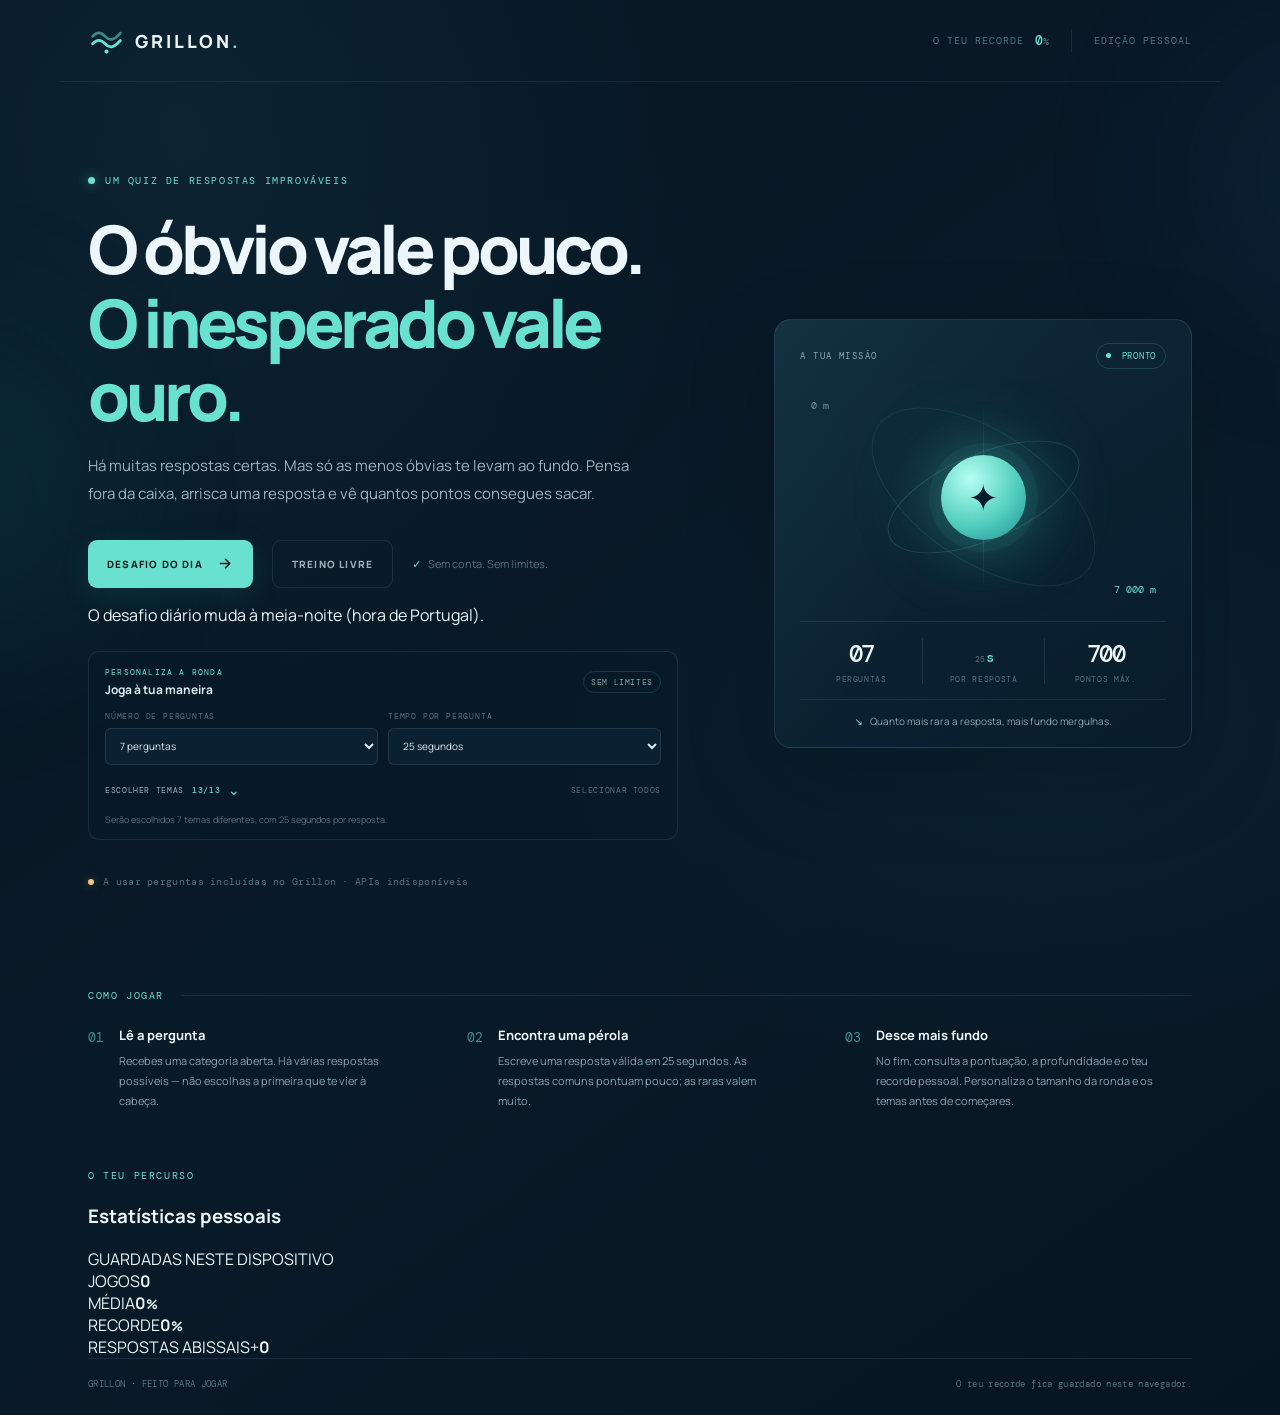
==== index.html @ effd2ec2 "Add daily mode, career stats and custom answer UI" ====
<!doctype html>
<html lang="pt-PT">
<head>
  <meta charset="utf-8">
  <meta name="viewport" content="width=device-width, initial-scale=1">
  <meta name="theme-color" content="#071522">
  <meta name="description" content="Grillon — um quiz em que as respostas menos óbvias valem mais pontos.">
  <title>Grillon — O óbvio vale pouco</title>
  <link rel="preconnect" href="https://fonts.googleapis.com">
  <link rel="preconnect" href="https://fonts.gstatic.com" crossorigin>
  <link href="https://fonts.googleapis.com/css2?family=DM+Mono:wght@400;500&family=Manrope:wght@400;500;600;700;800&display=swap" rel="stylesheet">
  <link rel="stylesheet" href="./styles.css">
  <script src="./game.js" defer></script>
</head>
<body>
  <div class="ambient ambient-one"></div>
  <div class="ambient ambient-two"></div>

  <header class="topbar">
    <a class="brand" href="#" id="brand-home" aria-label="Grillon - início">
      <span class="brand-mark" aria-hidden="true">
        <svg viewBox="0 0 40 40" fill="none">
          <path d="M5 23.5C9.5 18.5 14 18.5 18.5 23.5C23 28.5 27.5 28.5 35 20" stroke="currentColor" stroke-width="3" stroke-linecap="round"/>
          <path d="M5 15.5C9.5 10.5 14 10.5 18.5 15.5C23 20.5 27.5 20.5 35 12" stroke="currentColor" stroke-width="3" stroke-linecap="round" opacity=".55"/>
          <circle cx="20" cy="32" r="2.2" fill="currentColor"/>
        </svg>
      </span>
      <span class="brand-name">GRILLON<span class="brand-dot">.</span></span>
    </a>
    <div class="topbar-right">
      <div class="personal-best">
        <span class="best-label">O TEU RECORDE</span>
        <strong id="best-score">0<small>%</small></strong>
      </div>
      <span class="topbar-divider"></span>
      <span class="edition-label">EDIÇÃO PESSOAL</span>
    </div>
  </header>

  <main class="shell">
    <section class="screen home-screen" id="home-screen">
      <div class="hero-grid">
        <div class="hero-copy">
          <div class="eyebrow"><span class="eyebrow-dot"></span> UM QUIZ DE RESPOSTAS IMPROVÁVEIS</div>
          <h1>O óbvio vale pouco.<br><span>O inesperado vale ouro.</span></h1>
          <p class="hero-description">Há muitas respostas certas. Mas só as menos óbvias te levam ao fundo. Pensa fora da caixa, arrisca uma resposta e vê quantos pontos consegues sacar.</p>

          <div class="hero-actions">
            <button class="button button-primary" id="daily-start-button">
              DESAFIO DO DIA
              <svg viewBox="0 0 20 20" fill="none" aria-hidden="true"><path d="M4 10h11M10 5l5 5-5 5" stroke="currentColor" stroke-width="1.8" stroke-linecap="round" stroke-linejoin="round"/></svg>
            </button>
            <button class="button button-secondary" id="start-button">TREINO LIVRE</button>
            <span class="free-note"><span class="small-check">✓</span> Sem conta. Sem limites.</span>
          </div>

          <p class="daily-status" id="daily-status">O desafio diário muda à meia-noite (hora de Portugal).</p>
          <section class="setup-panel" aria-label="Configuração do treino livre">
            <div class="setup-heading">
              <div><span class="setup-kicker">PERSONALIZA A RONDA</span><strong>Joga à tua maneira</strong></div>
              <span class="setup-tag">SEM LIMITES</span>
            </div>
            <div class="setup-controls">
              <label class="setup-control">
                <span>NÚMERO DE PERGUNTAS</span>
                <select id="round-length">
                  <option value="5">5 perguntas</option>
                  <option value="7" selected>7 perguntas</option>
                  <option value="10">10 perguntas</option>
                </select>
              </label>
              <label class="setup-control">
                <span>TEMPO POR PERGUNTA</span>
                <select id="round-time">
                  <option value="15">15 segundos</option>
                  <option value="25" selected>25 segundos</option>
                  <option value="40">40 segundos</option>
                </select>
              </label>
            </div>
            <div class="topic-toolbar">
              <button class="topic-toggle" id="toggle-categories" type="button" aria-expanded="false">
                <span>ESCOLHER TEMAS</span><strong id="selected-category-count">13/13</strong><span class="topic-chevron">⌄</span>
              </button>
              <button class="topic-reset" id="select-all-categories" type="button">SELECIONAR TODOS</button>
            </div>
            <div class="category-options" id="category-options" hidden></div>
            <p class="setup-hint" id="setup-hint">Serão escolhidos temas diferentes para cada pergunta.</p>
          </section>

          <div class="api-status" id="api-status">
            <span class="api-pulse"></span>
            <span id="api-status-text">A preparar perguntas extra...</span>
          </div>
        </div>

        <aside class="dive-card">
          <div class="dive-card-top">
            <span class="card-kicker">A TUA MISSÃO</span>
            <span class="live-pill"><span></span> PRONTO</span>
          </div>
          <div class="dive-illustration" aria-hidden="true">
            <div class="dive-orbit orbit-one"></div>
            <div class="dive-orbit orbit-two"></div>
            <div class="dive-glow"></div>
            <div class="dive-creature">✦</div>
            <div class="dive-depth depth-top">0 m</div>
            <div class="dive-depth depth-bottom">7 000 m</div>
            <div class="dive-line"></div>
          </div>
          <div class="mission-stats">
            <div><strong id="mission-question-count">07</strong><span>PERGUNTAS</span></div>
            <div><strong><span id="mission-time-count">25</span><span class="stat-unit">s</span></strong><span>POR RESPOSTA</span></div>
            <div><strong id="mission-max-score">700</strong><span>PONTOS MÁX.</span></div>
          </div>
          <div class="card-footnote"><span class="footnote-icon">↘</span> Quanto mais rara a resposta, mais fundo mergulhas.</div>
        </aside>
      </div>

      <section class="how-section">
        <div class="section-heading">
          <span class="section-eyebrow">COMO JOGAR</span>
          <span class="section-line"></span>
        </div>
        <div class="how-grid">
          <article class="how-item">
            <span class="how-number">01</span>
            <div><h3>Lê a pergunta</h3><p>Recebes uma categoria aberta. Há várias respostas possíveis — não escolhas a primeira que te vier à cabeça.</p></div>
          </article>
          <article class="how-item">
            <span class="how-number">02</span>
            <div><h3>Encontra uma pérola</h3><p>Escreve uma resposta válida em 25 segundos. As respostas comuns pontuam pouco; as raras valem muito.</p></div>
          </article>
          <article class="how-item">
            <span class="how-number">03</span>
            <div><h3>Desce mais fundo</h3><p>No fim, consulta a pontuação, a profundidade e o teu recorde pessoal. Personaliza o tamanho da ronda e os temas antes de começares.</p></div>
          </article>
        </div>
      </section>

      <section class="career-panel" aria-label="Estatísticas pessoais">
        <div class="career-heading"><div><span class="section-eyebrow">O TEU PERCURSO</span><h3>Estatísticas pessoais</h3></div><span class="career-private">GUARDADAS NESTE DISPOSITIVO</span></div>
        <div class="career-grid">
          <div class="career-stat"><span>JOGOS</span><strong id="stat-games">0</strong></div>
          <div class="career-stat"><span>MÉDIA</span><strong id="stat-average">0<small>%</small></strong></div>
          <div class="career-stat"><span>RECORDE</span><strong id="stat-best">0<small>%</small></strong></div>
          <div class="career-stat"><span>RESPOSTAS ABISSAIS+</span><strong id="stat-rare">0</strong></div>
        </div>
      </section>
      <footer class="home-footer">
        <span>GRILLON <span class="brand-dot">·</span> FEITO PARA JOGAR</span>
        <span>O teu recorde fica guardado neste navegador.</span>
      </footer>
    </section>

    <section class="screen game-screen" id="game-screen" hidden>
      <div class="game-header">
        <button class="text-button" id="quit-button"><span aria-hidden="true">←</span> SAIR DO JOGO</button>
        <div class="game-progress-label"><span id="question-number">01</span><span class="muted-slash">/</span><span id="question-total">07</span></div>
        <div class="score-chip"><span class="score-chip-label">PONTOS</span><strong id="live-score">0</strong></div>
      </div>

      <div class="progress-track"><div class="progress-fill" id="progress-fill"></div></div>

      <div class="question-layout">
        <section class="question-panel">
          <div class="countdown-overlay" id="countdown-overlay" hidden>
            <span>PREPARA-TE</span><strong id="countdown-number">3</strong><small>A pergunta vai começar</small>
          </div>
          <div class="question-meta">
            <span class="category-pill" id="question-category">CATEGORIA</span>
            <span class="question-index">PERGUNTA <span id="question-index">01</span> DE <span id="question-total-label">07</span></span>
          </div>
          <h2 id="question-title">Nomeia um animal.</h2>
          <p class="question-hint" id="question-subtitle">Pode ser qualquer um. Escolhe um que não seja demasiado óbvio.</p>

          <div class="answer-area">
            <form id="answer-form" autocomplete="off">
              <label for="answer-input">A TUA RESPOSTA</label>
              <div class="input-row">
                <input id="answer-input" name="answer" type="text" maxlength="70" placeholder="Escreve aqui..." spellcheck="false" autocapitalize="off" autocomplete="off">
                <button type="submit" class="button button-submit" id="submit-button">CONFIRMAR <span aria-hidden="true">↗</span></button>
              </div>
            </form>
            <div class="feedback" id="feedback" role="status" aria-live="polite" hidden></div>
            <div class="custom-answer-panel" id="custom-answer-panel" hidden>
              <p>Queres guardar esta resposta no teu banco pessoal? Confirma que pertence à categoria e escolhe a raridade.</p>
              <div class="custom-answer-controls">
                <label for="custom-answer-points">RARIDADE</label>
                <select id="custom-answer-points">
                  <option value="5">Comum · 5 pontos</option>
                  <option value="15">Conhecida · 15 pontos</option>
                  <option value="30" selected>Incomum · 30 pontos</option>
                  <option value="55">Rara · 55 pontos</option>
                  <option value="80">Abissal · 80 pontos</option>
                  <option value="100">Lendária · 100 pontos</option>
                </select>
                <button class="button button-submit" id="save-custom-answer" type="button">GUARDAR E VALIDAR</button>
              </div>
            </div>
            <div class="answer-actions">
              <span class="answer-tip"><span aria-hidden="true">↳</span> Não sabes? Podes passar sem pontos.</span>
              <button class="text-button skip-button" id="skip-button">PASSAR <span aria-hidden="true">→</span></button>
              <button class="text-button add-answer-button" id="add-answer-button" hidden>ADICIONAR AO MEU BANCO <span aria-hidden="true">＋</span></button>
              <button class="button button-continue" id="continue-button" hidden>CONTINUAR <span aria-hidden="true">→</span></button>
            </div>
          </div>
        </section>

        <aside class="timer-panel">
          <div class="timer-top"><span class="section-eyebrow">TEMPO RESTANTE</span><span class="timer-live"><i></i> AO VIVO</span></div>
          <div class="timer-number"><strong id="time-left">25</strong><span>SEG</span></div>
          <div class="timer-track"><div class="timer-fill" id="timer-fill"></div></div>
          <div class="timer-bottom"><span>RAPIDEZ</span><span id="timer-total">25s</span></div>
          <div class="rarity-guide">
            <div class="rarity-heading">ESCALA DE RARIDADE</div>
            <div class="rarity-row"><span class="rarity-dot rarity-1"></span><span>Comum</span><strong>5</strong></div>
            <div class="rarity-row"><span class="rarity-dot rarity-2"></span><span>Conhecida</span><strong>15</strong></div>
            <div class="rarity-row"><span class="rarity-dot rarity-3"></span><span>Incomum</span><strong>30</strong></div>
            <div class="rarity-row"><span class="rarity-dot rarity-4"></span><span>Rara</span><strong>55</strong></div>
            <div class="rarity-row"><span class="rarity-dot rarity-5"></span><span>Abissal</span><strong>80</strong></div>
            <div class="rarity-row"><span class="rarity-dot rarity-6"></span><span>Lendária</span><strong>100</strong></div>
          </div>
        </aside>
      </div>
      <div class="game-bottom-note"><span class="note-star">✦</span> Uma resposta em falta? Podes adicioná-la ao teu banco pessoal e definir a raridade.</div>
    </section>

    <section class="screen results-screen" id="results-screen" hidden>
      <div class="results-topline"><span class="section-eyebrow">FIM DO MERGULHO</span><span class="result-date" id="result-date"></span></div>
      <div class="results-hero">
        <div class="result-score-block">
          <span class="result-overline">A TUA PONTUAÇÃO</span>
          <div class="result-score"><strong id="final-score">0</strong><span>/ <span id="final-max-score">700</span></span></div>
          <div class="result-percent" id="final-percent">0% DA PONTUAÇÃO MÁXIMA</div>
          <h2 id="result-title">Boa tentativa.</h2>
          <p id="result-description">Cada mergulho é uma oportunidade para encontrar respostas melhores.</p>
        </div>
        <div class="depth-card">
          <div class="depth-label">PROFUNDIDADE ATINGIDA</div>
          <div class="depth-number"><strong id="final-depth">0</strong><span>METROS</span></div>
          <div class="depth-meter"><div id="depth-meter-fill"></div></div>
          <div class="depth-scale"><span>SUPERFÍCIE</span><span>ABISMO</span></div>
        </div>
      </div>

      <div class="review-heading"><div><span class="section-eyebrow">RELATÓRIO DA RONDA</span><h3>As tuas respostas</h3></div><span class="review-count" id="review-count">07 PERGUNTAS</span></div>
      <div class="review-list" id="review-list"></div>
      <div class="results-actions">
        <button class="button button-primary" id="play-again-button">JOGAR OUTRA VEZ <span aria-hidden="true">↗</span></button>
        <button class="button button-secondary" id="copy-result-button">COPIAR RESULTADO</button>
        <button class="button button-secondary" id="home-button">VOLTAR AO INÍCIO</button>
      </div>
      <footer class="home-footer results-footer"><span>GRILLON <span class="brand-dot">·</span> FEITO PARA JOGAR</span><span>O teu resultado é guardado apenas neste navegador.</span></footer>
    </section>
  </main>

  <div class="toast" id="toast" role="status" aria-live="polite"></div>
</body>
</html>
---- styles.css ----
:root {
  color-scheme: dark;
  --bg: #071522;
  --panel: #0c2030;
  --panel-2: #10283a;
  --line: rgba(151, 190, 211, .13);
  --text: #edf7fb;
  --muted: #8ba2b1;
  --faint: #587181;
  --cyan: #69e1d0;
  --cyan-deep: #25baa9;
  --gold: #f2c879;
  --font: "Manrope", system-ui, -apple-system, BlinkMacSystemFont, "Segoe UI", sans-serif;
  --mono: "DM Mono", ui-monospace, SFMono-Regular, Menlo, monospace;
}
* { box-sizing: border-box; }
html { min-height: 100%; background: var(--bg); }
body {
  margin: 0; min-height: 100vh; position: relative; overflow-x: hidden;
  color: var(--text); font-family: var(--font);
  background:
    radial-gradient(ellipse at 14% 9%, rgba(31, 97, 119, .18), transparent 34%),
    radial-gradient(ellipse at 84% 52%, rgba(22, 81, 102, .14), transparent 35%),
    linear-gradient(145deg, #071522 0%, #091a28 54%, #071522 100%);
}
button, input { font: inherit; }
button { cursor: pointer; }
button:focus-visible, input:focus-visible, a:focus-visible { outline: 2px solid var(--cyan); outline-offset: 3px; }
[hidden] { display: none !important; }
.ambient { position: fixed; pointer-events: none; border-radius: 50%; filter: blur(95px); opacity: .13; z-index: 0; }
.ambient-one { width: 300px; height: 300px; background: #1a9c9b; top: 38%; left: -210px; }
.ambient-two { width: 260px; height: 260px; background: #2463a0; top: 5%; right: -180px; }
.topbar, .shell { position: relative; z-index: 1; }
.topbar {
  height: 82px; max-width: 1160px; margin: 0 auto; padding: 0 28px;
  display: flex; align-items: center; justify-content: space-between;
  border-bottom: 1px solid rgba(151, 190, 211, .09);
}
.brand { display: inline-flex; gap: 10px; align-items: center; color: var(--text); text-decoration: none; }
.brand-mark { width: 37px; height: 37px; display: grid; place-items: center; color: var(--cyan); }
.brand-mark svg { width: 100%; height: 100%; }
.brand-name { font-size: 18px; font-weight: 800; letter-spacing: .16em; }
.brand-dot { color: var(--cyan); }
.topbar-right { display: flex; gap: 22px; align-items: center; }
.personal-best { display: flex; align-items: center; gap: 11px; }
.best-label, .edition-label { color: var(--faint); font: 10px var(--mono); letter-spacing: .1em; }
.personal-best strong { font: 500 13px var(--mono); color: var(--cyan); }
.personal-best small { color: var(--faint); font-size: 10px; }
.topbar-divider { width: 1px; height: 23px; background: var(--line); }
.shell { max-width: 1160px; margin: 0 auto; padding: 0 28px; }
.screen { min-height: calc(100vh - 83px); }
.home-screen { padding-top: 75px; }
.hero-grid { display: grid; grid-template-columns: minmax(0, 1.2fr) minmax(330px, .8fr); gap: 60px; align-items: center; }
.hero-copy { padding: 10px 0 22px; }
.eyebrow, .section-eyebrow, .card-kicker, .result-overline {
  color: var(--cyan); font: 10px var(--mono); letter-spacing: .16em;
}
.eyebrow { display: inline-flex; align-items: center; gap: 10px; }
.eyebrow-dot, .api-pulse { display: inline-block; width: 7px; height: 7px; border-radius: 50%; background: var(--cyan); box-shadow: 0 0 12px rgba(105, 225, 208, .6); }
h1 { margin: 23px 0 19px; max-width: 700px; font-size: clamp(43px, 5.4vw, 67px); line-height: 1.1; letter-spacing: -.065em; font-weight: 800; }
h1 span { color: var(--cyan); }
.hero-description { max-width: 565px; color: #9db2bf; font-size: 15px; line-height: 1.85; margin: 0; }
.hero-actions { display: flex; align-items: center; flex-wrap: wrap; gap: 19px; margin-top: 32px; }
.button {
  min-height: 48px; border: 0; border-radius: 9px; padding: 0 19px;
  display: inline-flex; align-items: center; justify-content: center; gap: 14px;
  font-size: 10px; font-weight: 800; letter-spacing: .12em; transition: transform .18s ease, background .18s ease, border-color .18s ease, box-shadow .18s ease;
}
.button:hover { transform: translateY(-2px); }
.button:active { transform: translateY(0); }
.button-primary { color: #06201f; background: var(--cyan); box-shadow: 0 8px 30px rgba(37, 186, 169, .12); }
.button-primary:hover { background: #8af2e3; box-shadow: 0 10px 32px rgba(37, 186, 169, .22); }
.button-primary svg { width: 17px; height: 17px; }
.free-note { color: var(--faint); font-size: 11px; }
.small-check { color: var(--cyan); margin-right: 5px; }
.api-status { margin-top: 35px; display: flex; align-items: center; gap: 9px; color: var(--faint); font: 10px var(--mono); letter-spacing: .03em; }
.api-pulse { width: 6px; height: 6px; flex: 0 0 auto; }
.api-status.ready .api-pulse { background: #7ddaa0; box-shadow: 0 0 10px rgba(125, 218, 160, .5); }
.api-status.partial .api-pulse { background: var(--gold); box-shadow: 0 0 10px rgba(242, 200, 121, .4); }
.dive-card {
  position: relative; padding: 23px 25px 19px; border: 1px solid rgba(139, 190, 211, .16);
  border-radius: 17px; background: linear-gradient(145deg, rgba(17, 43, 60, .93), rgba(8, 27, 42, .9));
  box-shadow: 0 30px 90px rgba(0, 0, 0, .18); overflow: hidden;
}
.dive-card:before { content: ""; position: absolute; inset: 0; pointer-events: none; background: linear-gradient(120deg, rgba(105, 225, 208, .05), transparent 45%); }
.dive-card-top { position: relative; z-index: 1; display: flex; align-items: center; justify-content: space-between; }
.card-kicker { color: #8ca7b5; font-size: 9px; }
.live-pill { border: 1px solid rgba(105, 225, 208, .18); border-radius: 30px; padding: 6px 9px; color: var(--cyan); font: 9px var(--mono); letter-spacing: .08em; }
.live-pill span, .timer-live i { display: inline-block; width: 5px; height: 5px; background: var(--cyan); border-radius: 50%; margin-right: 5px; vertical-align: 1px; }
.dive-illustration { position: relative; height: 230px; margin: 13px 0 9px; display: grid; place-items: center; overflow: hidden; }
.dive-glow { position: absolute; width: 146px; height: 146px; border-radius: 50%; background: rgba(49, 175, 172, .13); filter: blur(30px); }
.dive-orbit { position: absolute; border: 1px solid rgba(105, 225, 208, .17); border-radius: 50%; transform: rotate(-23deg); }
.orbit-one { width: 205px; height: 86px; }
.orbit-two { width: 255px; height: 130px; transform: rotate(34deg); border-color: rgba(105, 225, 208, .1); }
.dive-creature { position: relative; z-index: 2; width: 85px; height: 85px; border-radius: 50%; display: grid; place-items: center; color: #071d2c; font-size: 37px; background: radial-gradient(circle at 35% 28%, #b5fff2, #51cdbd 57%, #208c90); box-shadow: 0 0 55px rgba(73, 222, 204, .27), 0 0 0 12px rgba(105, 225, 208, .05); }
.dive-depth { position: absolute; z-index: 2; color: #7794a4; font: 10px var(--mono); }
.depth-top { top: 17px; left: 11px; }
.depth-bottom { bottom: 16px; right: 10px; color: var(--cyan); }
.dive-line { position: absolute; width: 1px; height: 82%; background: linear-gradient(to bottom, transparent, rgba(105, 225, 208, .25), transparent); }
.mission-stats { position: relative; z-index: 1; display: grid; grid-template-columns: repeat(3, 1fr); padding: 16px 0 15px; border-top: 1px solid var(--line); border-bottom: 1px solid var(--line); }
.mission-stats div { display: flex; flex-direction: column; gap: 5px; text-align: center; }
.mission-stats div + div { border-left: 1px solid var(--line); }
.mission-stats strong { color: var(--text); font: 500 24px var(--mono); letter-spacing: -.06em; }
.stat-unit { color: var(--cyan); font-size: 14px; }
.mission-stats span:not(.stat-unit) { color: var(--faint); font: 8px var(--mono); letter-spacing: .08em; }
.card-footnote { position: relative; z-index: 1; color: #8da4b1; font-size: 10px; padding-top: 14px; text-align: center; }
.footnote-icon { color: var(--cyan); margin-right: 5px; }
.how-section { margin-top: 79px; padding-bottom: 52px; }
.section-heading { display: flex; align-items: center; gap: 17px; }
.section-line { flex: 1; height: 1px; background: var(--line); }
.how-grid { display: grid; grid-template-columns: repeat(3, 1fr); gap: 32px; padding-top: 24px; }
.how-item { display: flex; gap: 15px; }
.how-number { flex: 0 0 auto; color: rgba(105, 225, 208, .6); font: 13px var(--mono); padding-top: 3px; }
.how-item h3 { margin: 0 0 7px; font-size: 13px; font-weight: 700; }
.how-item p { margin: 0; max-width: 285px; color: var(--muted); font-size: 11px; line-height: 1.8; }
.home-footer { display: flex; justify-content: space-between; gap: 15px; padding: 19px 0 25px; border-top: 1px solid var(--line); color: var(--faint); font: 9px var(--mono); letter-spacing: .04em; }
.game-screen { padding-top: 32px; }
.game-header { display: grid; grid-template-columns: 1fr 1fr 1fr; align-items: center; min-height: 38px; }
.text-button { color: #8ca5b4; background: transparent; border: 0; padding: 7px 0; font: 10px var(--mono); letter-spacing: .08em; transition: color .15s ease; }
.text-button:hover { color: var(--cyan); }
.text-button span { font-size: 15px; vertical-align: -1px; margin-right: 5px; }
.game-progress-label { justify-self: center; color: var(--text); font: 12px var(--mono); }
.game-progress-label > span:first-child { color: var(--cyan); font-size: 15px; }
.muted-slash { color: var(--faint); padding: 0 5px; }
.score-chip { justify-self: end; display: flex; align-items: center; gap: 11px; border: 1px solid var(--line); background: rgba(12, 32, 48, .75); border-radius: 7px; padding: 8px 11px; }
.score-chip-label { color: var(--faint); font: 9px var(--mono); letter-spacing: .08em; }
.score-chip strong { color: var(--cyan); font: 14px var(--mono); }
.progress-track { height: 3px; margin: 18px 0 42px; border-radius: 10px; background: rgba(138, 174, 191, .13); overflow: hidden; }
.progress-fill { height: 100%; width: 14.285%; background: var(--cyan); border-radius: inherit; transition: width .35s ease; box-shadow: 0 0 13px rgba(105, 225, 208, .45); }
.question-layout { display: grid; grid-template-columns: minmax(0, 1fr) 270px; gap: 21px; max-width: 950px; margin: 0 auto; align-items: stretch; }
.question-panel, .timer-panel { border: 1px solid var(--line); border-radius: 15px; background: rgba(12, 32, 48, .8); }
.question-panel { min-height: 414px; display: flex; flex-direction: column; padding: 29px 34px 23px; }
.question-meta { display: flex; align-items: center; justify-content: space-between; }
.category-pill { padding: 7px 10px; color: var(--cyan); background: rgba(105, 225, 208, .08); border: 1px solid rgba(105, 225, 208, .14); border-radius: 5px; font: 9px var(--mono); letter-spacing: .08em; text-transform: uppercase; }
.question-index { color: var(--faint); font: 9px var(--mono); letter-spacing: .09em; }
.question-panel h2 { margin: 41px 0 10px; font-size: clamp(29px, 4vw, 40px); line-height: 1.15; letter-spacing: -.045em; }
.question-hint { margin: 0; color: var(--muted); font-size: 12px; line-height: 1.7; }
.answer-area { margin-top: auto; padding-top: 40px; }
.answer-area label { display: block; margin-bottom: 9px; color: #8ea6b4; font: 9px var(--mono); letter-spacing: .11em; }
.input-row { display: flex; gap: 9px; }
.input-row input { width: 100%; min-width: 0; height: 49px; border: 1px solid rgba(141, 177, 196, .2); border-radius: 8px; outline: none; background: rgba(3, 17, 28, .55); color: var(--text); padding: 0 15px; font-size: 13px; transition: border-color .15s ease, box-shadow .15s ease; }
.input-row input::placeholder { color: #526b7a; }
.input-row input:focus { border-color: rgba(105, 225, 208, .6); box-shadow: 0 0 0 3px rgba(105, 225, 208, .07); }
.input-row input:disabled { opacity: .62; }
.button-submit { flex: 0 0 auto; color: #05201f; background: var(--cyan); min-width: 134px; }
.button-submit:hover { background: #8af2e3; }
.button-submit span { font-size: 15px; }
.answer-actions { min-height: 31px; display: flex; align-items: center; gap: 17px; margin-top: 13px; }
.answer-tip { margin-right: auto; color: var(--faint); font-size: 10px; }
.answer-tip span { color: var(--cyan); }
.skip-button { color: #7792a1; font-size: 9px; }
.button-continue { min-height: 37px; padding: 0 14px; color: #06201f; background: var(--cyan); font-size: 9px; }
.feedback { margin-top: 12px; padding: 9px 11px; border-radius: 7px; font-size: 11px; line-height: 1.5; }
.feedback.error { color: #f0b6a5; background: rgba(197, 91, 72, .1); border: 1px solid rgba(197, 91, 72, .18); }
.feedback.success { color: var(--cyan); background: rgba(105, 225, 208, .08); border: 1px solid rgba(105, 225, 208, .16); }
.feedback.neutral { color: #b7c7d1; background: rgba(151, 190, 211, .07); border: 1px solid var(--line); }
.timer-panel { padding: 22px 20px 17px; }
.timer-top { display: flex; justify-content: space-between; align-items: center; }
.timer-top .section-eyebrow { font-size: 9px; color: #829baa; }
.timer-live { font: 8px var(--mono); color: #8da5b3; letter-spacing: .08em; }
.timer-live i { width: 5px; height: 5px; }
.timer-number { display: flex; align-items: baseline; gap: 8px; margin: 24px 0 13px; }
.timer-number strong { font: 500 57px var(--mono); letter-spacing: -.09em; color: var(--text); }
.timer-number span { color: var(--faint); font: 9px var(--mono); letter-spacing: .12em; }
.timer-track { height: 5px; border-radius: 10px; background: rgba(137, 172, 190, .12); overflow: hidden; }
.timer-fill { width: 100%; height: 100%; border-radius: inherit; background: var(--cyan); transition: width .9s linear, background .2s ease; }
.timer-fill.warning { background: var(--gold); }
.timer-bottom { display: flex; justify-content: space-between; margin-top: 8px; color: var(--faint); font: 8px var(--mono); letter-spacing: .08em; }
.rarity-guide { margin-top: 29px; padding-top: 19px; border-top: 1px solid var(--line); }
.rarity-heading { margin-bottom: 13px; color: #829baa; font: 9px var(--mono); letter-spacing: .1em; }
.rarity-row { display: grid; grid-template-columns: 9px 1fr auto; align-items: center; gap: 8px; min-height: 24px; color: #9aafbb; font-size: 10px; }
.rarity-row strong { color: #dce9ef; font: 10px var(--mono); }
.rarity-dot { width: 6px; height: 6px; border-radius: 50%; }
.rarity-1 { background: #738b9a; }.rarity-2 { background: #70aeb0; }.rarity-3 { background: #62c5b7; }.rarity-4 { background: #75d6a0; }.rarity-5 { background: #d7c078; }.rarity-6 { background: #e7a86e; }
.game-bottom-note { max-width: 950px; margin: 19px auto 0; color: var(--faint); font-size: 10px; text-align: center; }
.note-star { color: var(--cyan); margin-right: 5px; }
.results-screen { padding-top: 41px; }
.results-topline { display: flex; justify-content: space-between; align-items: center; }
.result-date { color: var(--faint); font: 9px var(--mono); letter-spacing: .08em; }
.results-hero { display: grid; grid-template-columns: 1.1fr .9fr; gap: 20px; margin-top: 19px; }
.result-score-block, .depth-card { min-height: 205px; padding: 25px 28px; border: 1px solid var(--line); border-radius: 13px; background: rgba(12, 32, 48, .8); }
.result-overline { color: #8ba4b2; font-size: 9px; }
.result-score { display: flex; align-items: baseline; gap: 9px; margin: 7px 0 0; }
.result-score strong { color: var(--cyan); font: 500 61px var(--mono); letter-spacing: -.09em; }
.result-score span { color: var(--faint); font: 12px var(--mono); }
.result-score-block h2 { margin: 0 0 6px; font-size: 18px; letter-spacing: -.025em; }
.result-score-block p { margin: 0; color: var(--muted); font-size: 11px; line-height: 1.7; }
.depth-card { background: radial-gradient(ellipse at 75% 20%, rgba(57, 156, 155, .12), transparent 52%), rgba(12, 32, 48, .8); }
.depth-label { color: #8ba4b2; font: 9px var(--mono); letter-spacing: .1em; }
.depth-number { display: flex; align-items: baseline; gap: 9px; margin: 20px 0 17px; }
.depth-number strong { color: var(--text); font: 500 39px var(--mono); letter-spacing: -.07em; }
.depth-number span { color: var(--cyan); font: 9px var(--mono); letter-spacing: .1em; }
.depth-meter { width: 100%; height: 6px; border-radius: 20px; background: rgba(137, 172, 190, .13); overflow: hidden; }
.depth-meter div { width: 0; height: 100%; background: linear-gradient(90deg, #2a9f9b, var(--cyan)); border-radius: inherit; transition: width .6s ease; }
.depth-scale { display: flex; justify-content: space-between; margin-top: 9px; color: var(--faint); font: 8px var(--mono); letter-spacing: .08em; }
.review-heading { display: flex; align-items: end; justify-content: space-between; margin: 33px 0 13px; }
.review-heading h3 { margin: 6px 0 0; font-size: 19px; letter-spacing: -.035em; }
.review-count { color: var(--faint); font: 9px var(--mono); letter-spacing: .09em; padding-bottom: 4px; }
.review-list { display: grid; gap: 7px; }
.review-row { display: grid; grid-template-columns: 34px minmax(0, 1fr) auto; align-items: center; gap: 12px; padding: 12px 15px; border: 1px solid rgba(151, 190, 211, .1); border-radius: 8px; background: rgba(12, 32, 48, .55); }
.review-index { color: var(--faint); font: 10px var(--mono); }
.review-content { min-width: 0; }
.review-question { color: #cbd9e0; font-size: 11px; font-weight: 700; }
.review-answer { margin-top: 3px; color: var(--muted); font-size: 10px; overflow-wrap: anywhere; }
.review-answer em { color: #6f8998; font-style: normal; }
.review-score { min-width: 58px; text-align: right; }
.review-score strong { display: block; color: var(--cyan); font: 13px var(--mono); }
.review-score span { display: block; margin-top: 3px; color: var(--faint); font: 8px var(--mono); text-transform: uppercase; }
.review-score.zero strong { color: #8499a5; }
.results-actions { display: flex; align-items: center; gap: 10px; margin-top: 21px; }
.button-secondary { color: #9cb0bb; background: transparent; border: 1px solid var(--line); }
.button-secondary:hover { color: var(--text); border-color: rgba(105, 225, 208, .35); }
.results-footer { margin-top: 41px; }
.toast { position: fixed; z-index: 10; left: 50%; bottom: 22px; transform: translate(-50%, 12px); opacity: 0; pointer-events: none; padding: 10px 15px; border: 1px solid rgba(105, 225, 208, .2); border-radius: 8px; color: var(--cyan); background: #102b3b; font-size: 11px; box-shadow: 0 12px 35px rgba(0, 0, 0, .3); transition: opacity .2s ease, transform .2s ease; }
.toast.show { opacity: 1; transform: translate(-50%, 0); }
@media (max-width: 820px) {
  .topbar { padding: 0 21px; }
  .shell { padding: 0 21px; }
  .home-screen { padding-top: 53px; }
  .hero-grid { grid-template-columns: minmax(0, 1fr) minmax(290px, .85fr); gap: 25px; }
  h1 { font-size: clamp(39px, 6.1vw, 54px); }
  .hero-description { font-size: 13px; }
  .question-layout { grid-template-columns: minmax(0, 1fr) 235px; gap: 13px; }
  .question-panel { padding: 25px 24px 20px; }
  .timer-panel { padding: 19px 16px; }
}
@media (max-width: 650px) {
  .topbar { height: 70px; padding: 0 17px; }
  .brand-mark { width: 32px; height: 32px; }
  .brand-name { font-size: 16px; }
  .topbar-right { gap: 11px; }
  .best-label { display: none; }
  .personal-best strong { font-size: 12px; }
  .edition-label, .topbar-divider { display: none; }
  .shell { padding: 0 17px; }
  .home-screen { padding-top: 42px; }
  .hero-grid { grid-template-columns: 1fr; gap: 34px; }
  .hero-copy { padding-bottom: 0; }
  h1 { margin-top: 19px; font-size: clamp(40px, 11vw, 55px); }
  .hero-description { max-width: 520px; font-size: 13px; }
  .hero-actions { gap: 14px; margin-top: 25px; }
  .button { min-height: 46px; }
  .api-status { margin-top: 22px; }
  .dive-card { max-width: 430px; width: 100%; margin: 0 auto; }
  .dive-illustration { height: 195px; }
  .how-section { margin-top: 53px; padding-bottom: 32px; }
  .how-grid { grid-template-columns: 1fr; gap: 21px; padding-top: 20px; }
  .how-item p { max-width: 480px; }
  .home-footer { flex-direction: column; gap: 8px; font-size: 8px; }
  .game-screen { padding-top: 22px; }
  .game-header { grid-template-columns: 1fr auto 1fr; }
  .progress-track { margin: 14px 0 23px; }
  .question-layout { grid-template-columns: 1fr; }
  .question-panel { min-height: 380px; padding: 22px 19px 18px; }
  .question-panel h2 { margin-top: 35px; font-size: 32px; }
  .answer-area { padding-top: 34px; }
  .input-row { flex-direction: column; }
  .button-submit { width: 100%; }
  .answer-actions { gap: 9px; }
  .answer-tip { font-size: 9px; }
  .timer-panel { display: grid; grid-template-columns: 1fr auto; align-items: center; gap: 0 14px; padding: 14px 17px; }
  .timer-top { grid-column: 1 / 2; }
  .timer-number { grid-column: 2 / 3; grid-row: 1 / 3; margin: 0; }
  .timer-number strong { font-size: 34px; }
  .timer-track { grid-column: 1 / 2; margin-top: 7px; }
  .timer-bottom, .rarity-guide { display: none; }
  .game-bottom-note { line-height: 1.7; }
  .results-screen { padding-top: 27px; }
  .results-hero { grid-template-columns: 1fr; gap: 10px; }
  .result-score-block, .depth-card { min-height: unset; padding: 22px; }
  .result-score strong { font-size: 54px; }
  .depth-number { margin: 13px 0; }
  .review-heading { margin-top: 26px; }
  .review-row { grid-template-columns: 25px minmax(0, 1fr) auto; gap: 8px; padding: 11px 10px; }
  .results-actions { flex-direction: column; align-items: stretch; }
  .results-actions .button { width: 100%; }
  .results-footer { margin-top: 31px; }
}
@media (prefers-reduced-motion: reduce) {
  *, *::before, *::after { scroll-behavior: auto !important; transition-duration: .01ms !important; animation-duration: .01ms !important; animation-iteration-count: 1 !important; }
}

/* Round setup */
.setup-panel {
  max-width: 590px;
  margin-top: 25px;
  padding: 15px 16px 13px;
  border: 1px solid rgba(139, 190, 211, .13);
  border-radius: 11px;
  background: rgba(8, 26, 40, .58);
}
.setup-heading { display: flex; justify-content: space-between; align-items: center; gap: 10px; margin-bottom: 13px; }
.setup-heading > div { display: flex; flex-direction: column; gap: 4px; }
.setup-kicker { color: var(--cyan); font: 8px var(--mono); letter-spacing: .15em; }
.setup-heading strong { color: #dcebf0; font-size: 12px; font-weight: 700; }
.setup-tag { border: 1px solid rgba(105, 225, 208, .15); border-radius: 30px; padding: 5px 7px; color: #7ca89f; font: 8px var(--mono); letter-spacing: .08em; }
.setup-controls { display: grid; grid-template-columns: 1fr 1fr; gap: 10px; }
.setup-control { min-width: 0; display: flex; flex-direction: column; gap: 7px; color: var(--faint); font: 8px var(--mono); letter-spacing: .1em; }
.setup-control select {
  width: 100%; height: 37px; border: 1px solid rgba(141, 177, 196, .16); border-radius: 6px;
  padding: 0 10px; color: #dce9ef; background: #0b2030; font: 10px var(--font); outline: none;
}
.setup-control select:focus { border-color: rgba(105, 225, 208, .55); }
.topic-toolbar { display: flex; align-items: center; justify-content: space-between; gap: 10px; margin-top: 11px; }
.topic-toggle, .topic-reset { border: 0; background: transparent; display: inline-flex; align-items: center; gap: 8px; padding: 5px 0; color: #9bb0bb; font: 8px var(--mono); letter-spacing: .08em; }
.topic-toggle strong { color: var(--cyan); font-weight: 500; }
.topic-toggle:hover, .topic-reset:hover { color: var(--cyan); }
.topic-chevron { color: var(--cyan); font-size: 14px; transition: transform .18s ease; }
.topic-toggle[aria-expanded="true"] .topic-chevron { transform: rotate(180deg); }
.topic-reset { color: var(--faint); font-size: 8px; }
.category-options { display: flex; flex-wrap: wrap; gap: 6px; padding: 9px 0 3px; border-top: 1px solid var(--line); }
.category-option { position: relative; display: inline-flex; align-items: center; gap: 6px; padding: 6px 8px; border: 1px solid rgba(141, 177, 196, .13); border-radius: 5px; color: #9fb2bd; background: rgba(5, 19, 30, .5); cursor: pointer; font-size: 9px; transition: border-color .15s ease, color .15s ease, background .15s ease; }
.category-option:has(input:checked) { color: var(--cyan); border-color: rgba(105, 225, 208, .3); background: rgba(105, 225, 208, .07); }
.category-option input { width: 11px; height: 11px; margin: 0; accent-color: var(--cyan-deep); }
.setup-hint { margin: 9px 0 0; color: var(--faint); font-size: 9px; line-height: 1.5; }
.setup-hint.warning { color: var(--gold); }
.button:disabled { cursor: not-allowed; opacity: .48; transform: none; box-shadow: none; }
@media (max-width: 650px) {
  .setup-panel { margin-top: 23px; padding: 14px 13px 12px; }
  .setup-controls { gap: 8px; }
  .setup-control select { font-size: 9px; padding: 0 7px; }
}
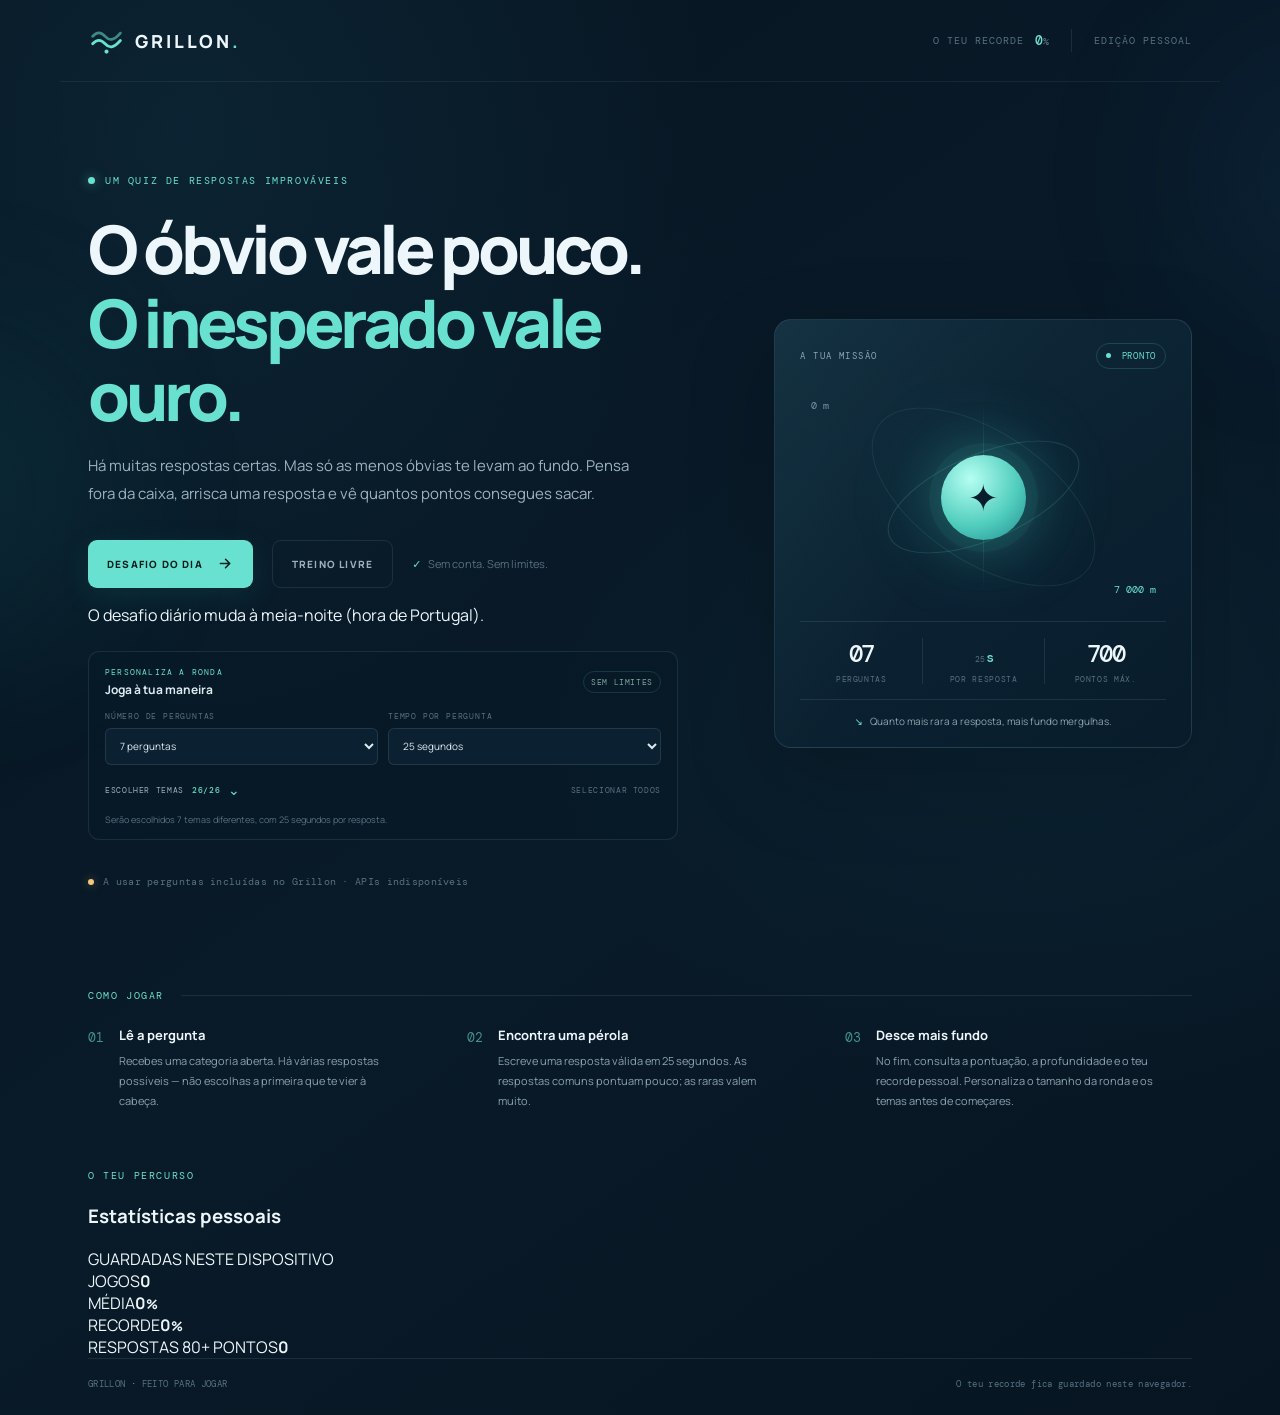
==== commit 7820d0da: "Add mode labels and dynamic depth labels" ====
--- a/index.html
+++ b/index.html
@@ -105,7 +105,7 @@
             <div class="dive-glow"></div>
             <div class="dive-creature">✦</div>
             <div class="dive-depth depth-top">0 m</div>
-            <div class="dive-depth depth-bottom">7 000 m</div>
+            <div class="dive-depth depth-bottom" id="home-depth-max">7 000 m</div>
             <div class="dive-line"></div>
           </div>
           <div class="mission-stats">
@@ -144,7 +144,7 @@
           <div class="career-stat"><span>JOGOS</span><strong id="stat-games">0</strong></div>
           <div class="career-stat"><span>MÉDIA</span><strong id="stat-average">0<small>%</small></strong></div>
           <div class="career-stat"><span>RECORDE</span><strong id="stat-best">0<small>%</small></strong></div>
-          <div class="career-stat"><span>RESPOSTAS ABISSAIS+</span><strong id="stat-rare">0</strong></div>
+          <div class="career-stat"><span>RESPOSTAS 80+ PONTOS</span><strong id="stat-rare">0</strong></div>
         </div>
       </section>
       <footer class="home-footer">
@@ -169,6 +169,7 @@
           </div>
           <div class="question-meta">
             <span class="category-pill" id="question-category">CATEGORIA</span>
+            <span class="mode-pill" id="mode-pill" hidden>DESAFIO DO DIA</span>
             <span class="question-index">PERGUNTA <span id="question-index">01</span> DE <span id="question-total-label">07</span></span>
           </div>
           <h2 id="question-title">Nomeia um animal.</h2>
@@ -227,7 +228,7 @@
     </section>
 
     <section class="screen results-screen" id="results-screen" hidden>
-      <div class="results-topline"><span class="section-eyebrow">FIM DO MERGULHO</span><span class="result-date" id="result-date"></span></div>
+      <div class="results-topline"><span class="section-eyebrow" id="results-mode-label">FIM DO MERGULHO</span><span class="result-date" id="result-date"></span></div>
       <div class="results-hero">
         <div class="result-score-block">
           <span class="result-overline">A TUA PONTUAÇÃO</span>
@@ -240,7 +241,7 @@
           <div class="depth-label">PROFUNDIDADE ATINGIDA</div>
           <div class="depth-number"><strong id="final-depth">0</strong><span>METROS</span></div>
           <div class="depth-meter"><div id="depth-meter-fill"></div></div>
-          <div class="depth-scale"><span>SUPERFÍCIE</span><span>ABISMO</span></div>
+          <div class="depth-scale"><span>SUPERFÍCIE</span><span id="depth-max-label">7 000 M</span></div>
         </div>
       </div>
 
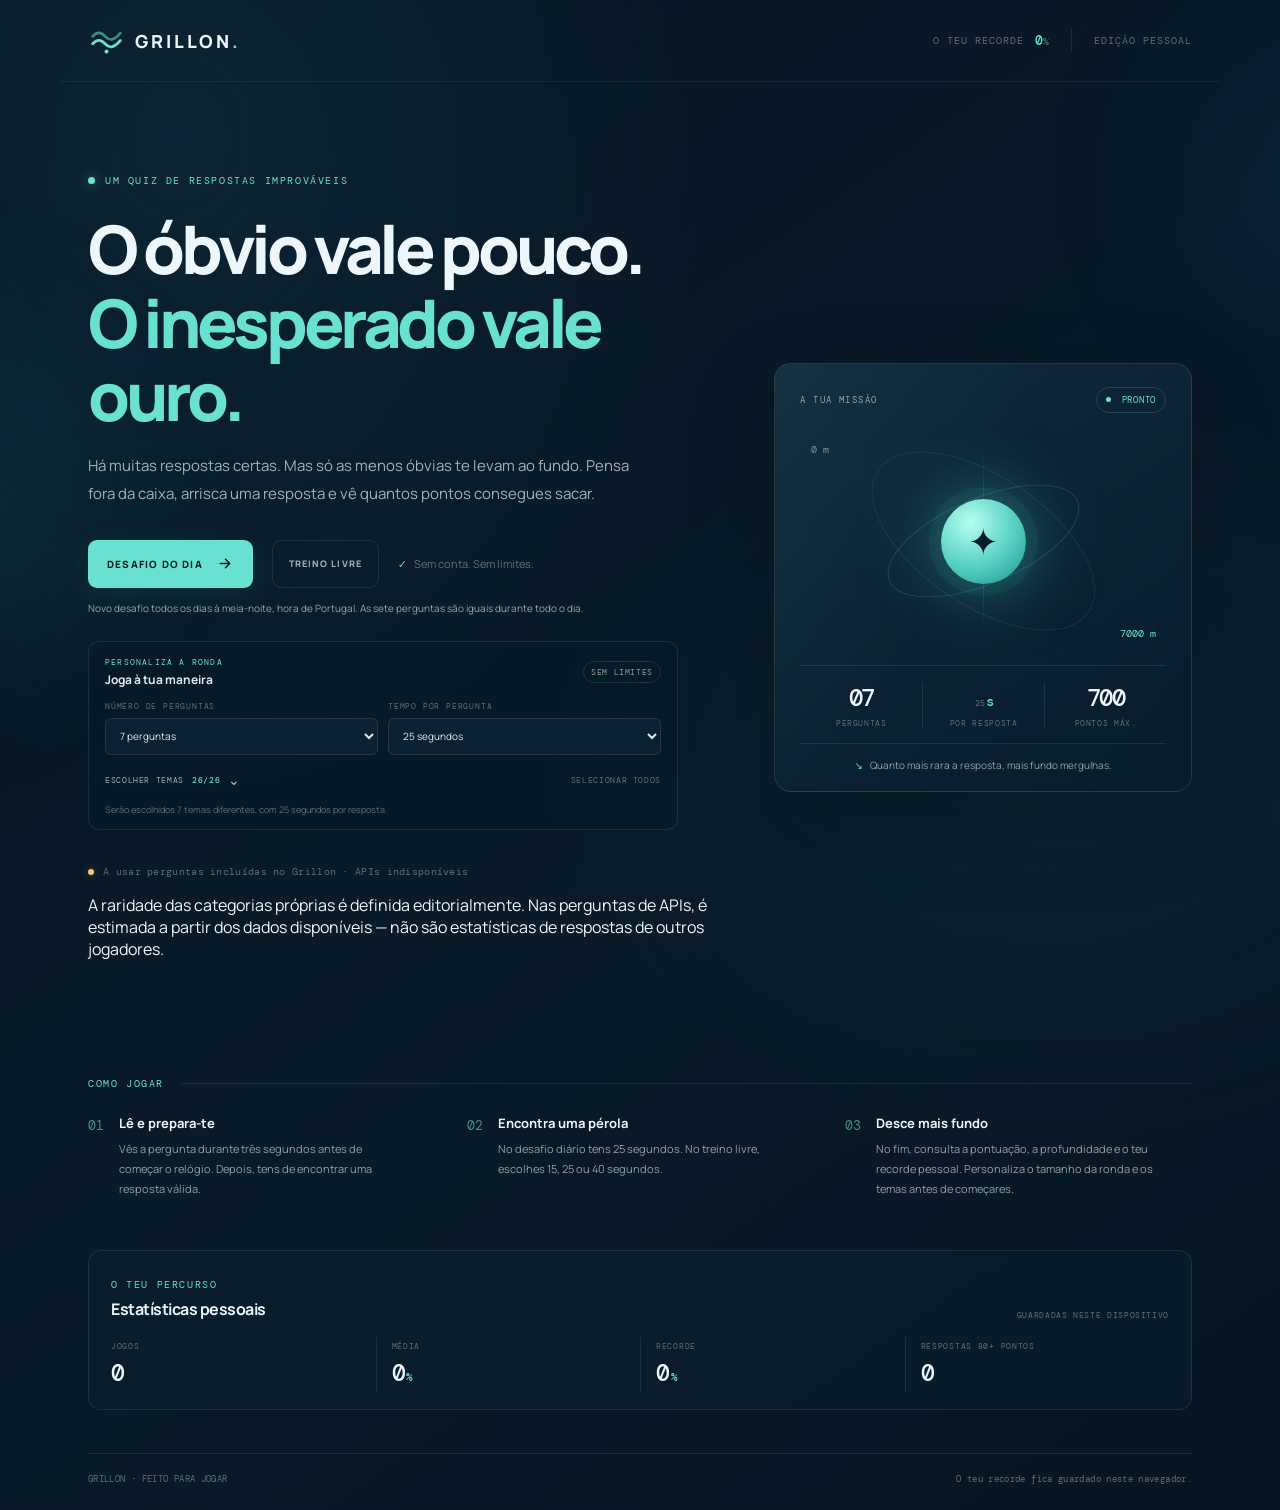
==== commit 7033c4de: "Clarify game modes and rarity scoring" ====
--- a/index.html
+++ b/index.html
@@ -80,7 +80,7 @@
             </div>
             <div class="topic-toolbar">
               <button class="topic-toggle" id="toggle-categories" type="button" aria-expanded="false">
-                <span>ESCOLHER TEMAS</span><strong id="selected-category-count">13/13</strong><span class="topic-chevron">⌄</span>
+                <span>ESCOLHER TEMAS</span><strong id="selected-category-count">26/26</strong><span class="topic-chevron">⌄</span>
               </button>
               <button class="topic-reset" id="select-all-categories" type="button">SELECIONAR TODOS</button>
             </div>
@@ -92,6 +92,7 @@
             <span class="api-pulse"></span>
             <span id="api-status-text">A preparar perguntas extra...</span>
           </div>
+          <p class="rarity-disclaimer">A raridade das categorias próprias é definida editorialmente. Nas perguntas de APIs, é estimada a partir dos dados disponíveis — não são estatísticas de respostas de outros jogadores.</p>
         </div>
 
         <aside class="dive-card">
@@ -125,11 +126,11 @@
         <div class="how-grid">
           <article class="how-item">
             <span class="how-number">01</span>
-            <div><h3>Lê a pergunta</h3><p>Recebes uma categoria aberta. Há várias respostas possíveis — não escolhas a primeira que te vier à cabeça.</p></div>
+            <div><h3>Lê e prepara-te</h3><p>Vês a pergunta durante três segundos antes de começar o relógio. Depois, tens de encontrar uma resposta válida.</p></div>
           </article>
           <article class="how-item">
             <span class="how-number">02</span>
-            <div><h3>Encontra uma pérola</h3><p>Escreve uma resposta válida em 25 segundos. As respostas comuns pontuam pouco; as raras valem muito.</p></div>
+            <div><h3>Encontra uma pérola</h3><p>No desafio diário tens 25 segundos. No treino livre, escolhes 15, 25 ou 40 segundos.</p></div>
           </article>
           <article class="how-item">
             <span class="how-number">03</span>
@@ -252,7 +253,7 @@
         <button class="button button-secondary" id="copy-result-button">COPIAR RESULTADO</button>
         <button class="button button-secondary" id="home-button">VOLTAR AO INÍCIO</button>
       </div>
-      <footer class="home-footer results-footer"><span>GRILLON <span class="brand-dot">·</span> FEITO PARA JOGAR</span><span>O teu resultado é guardado apenas neste navegador.</span></footer>
+      <footer class="home-footer results-footer"><span>GRILLON <span class="brand-dot">·</span> FEITO PARA JOGAR</span><span>O teu progresso e banco pessoal ficam guardados neste navegador.</span></footer>
     </section>
   </main>
 
--- a/styles.css
+++ b/styles.css
@@ -320,3 +320,130 @@
   .setup-controls { gap: 8px; }
   .setup-control select { font-size: 9px; padding: 0 7px; }
 }
+
+
+/* Daily dive, personal progression and answer-library additions */
+.daily-status {
+  margin: 12px 0 0;
+  max-width: 590px;
+  color: #8ea9b6;
+  font-size: 10px;
+  line-height: 1.6;
+}
+.hero-actions .button-secondary {
+  min-height: 48px;
+  padding: 0 16px;
+  font-size: 9px;
+}
+.career-panel {
+  margin: 0 0 43px;
+  padding: 20px 22px 17px;
+  border: 1px solid rgba(139, 190, 211, .13);
+  border-radius: 13px;
+  background: rgba(12, 32, 48, .58);
+}
+.career-heading { display: flex; align-items: end; justify-content: space-between; gap: 15px; margin-bottom: 17px; }
+.career-heading h3 { margin: 5px 0 0; font-size: 16px; letter-spacing: -.03em; }
+.career-private { color: var(--faint); font: 8px var(--mono); letter-spacing: .08em; }
+.career-grid { display: grid; grid-template-columns: repeat(4, 1fr); }
+.career-stat { display: flex; flex-direction: column; gap: 7px; padding: 4px 15px; }
+.career-stat:first-child { padding-left: 0; }
+.career-stat + .career-stat { border-left: 1px solid var(--line); }
+.career-stat > span { color: var(--faint); font: 8px var(--mono); letter-spacing: .09em; }
+.career-stat strong { color: var(--text); font: 500 23px var(--mono); letter-spacing: -.06em; }
+.career-stat strong small { color: var(--cyan); font-size: 11px; margin-left: 2px; }
+.mode-pill {
+  display: inline-flex;
+  align-items: center;
+  margin-left: 7px;
+  padding: 5px 7px;
+  border-radius: 5px;
+  border: 1px solid rgba(242, 200, 121, .2);
+  color: var(--gold);
+  background: rgba(242, 200, 121, .06);
+  font: 8px var(--mono);
+  letter-spacing: .07em;
+}
+.question-panel { position: relative; overflow: hidden; }
+.countdown-overlay {
+  position: absolute;
+  z-index: 5;
+  inset: 0;
+  display: flex;
+  flex-direction: column;
+  justify-content: center;
+  align-items: center;
+  gap: 8px;
+  background: rgba(5, 20, 31, .94);
+  text-align: center;
+  animation: preview-in .22s ease both;
+}
+.countdown-overlay span { color: var(--cyan); font: 9px var(--mono); letter-spacing: .2em; }
+.countdown-overlay strong { color: var(--text); font: 500 86px var(--mono); line-height: 1; letter-spacing: -.1em; }
+.countdown-overlay small { color: #8199a7; font-size: 11px; }
+@keyframes preview-in { from { opacity: 0; } to { opacity: 1; } }
+.custom-answer-panel {
+  margin-top: 12px;
+  padding: 12px;
+  border: 1px solid rgba(105, 225, 208, .18);
+  border-radius: 8px;
+  background: rgba(105, 225, 208, .045);
+}
+.custom-answer-panel p { margin: 0 0 10px; color: #9ab2bf; font-size: 10px; line-height: 1.6; }
+.custom-answer-controls { display: flex; align-items: center; gap: 9px; flex-wrap: wrap; }
+.custom-answer-controls label { margin: 0; color: var(--faint); font: 8px var(--mono); letter-spacing: .1em; }
+.custom-answer-controls select {
+  min-width: 150px;
+  height: 36px;
+  border: 1px solid rgba(141, 177, 196, .2);
+  border-radius: 6px;
+  padding: 0 8px;
+  color: var(--text);
+  background: #0b2030;
+  font-size: 10px;
+}
+.custom-answer-controls .button-submit { min-height: 36px; min-width: 140px; padding: 0 10px; font-size: 8px; }
+.add-answer-button { color: var(--gold); font-size: 8px; }
+.add-answer-button:hover { color: #ffe0a2; }
+.answer-sheet-toggle {
+  display: inline-flex;
+  margin-top: 6px;
+  padding: 0;
+  border: 0;
+  color: #7fbeb6;
+  background: transparent;
+  font: 8px var(--mono);
+  letter-spacing: .06em;
+  cursor: pointer;
+}
+.answer-sheet-toggle:hover { color: var(--cyan); }
+.answer-sheet { display: flex; flex-wrap: wrap; gap: 5px; margin-top: 8px; }
+.answer-sheet-item {
+  padding: 5px 7px;
+  border: 1px solid rgba(141, 177, 196, .1);
+  border-radius: 5px;
+  color: #9bb0bb;
+  background: rgba(4, 17, 27, .55);
+  font: 9px var(--mono);
+}
+.answer-sheet-item.chosen { border-color: rgba(105, 225, 208, .38); color: var(--cyan); background: rgba(105, 225, 208, .07); }
+.answer-sheet-extra { align-self: center; color: var(--faint); font-size: 9px; }
+.result-percent { margin-top: -2px; color: var(--cyan); font: 8px var(--mono); letter-spacing: .12em; }
+.results-actions { flex-wrap: wrap; }
+@media (max-width: 650px) {
+  .daily-status { margin-top: 10px; }
+  .hero-actions { align-items: stretch; }
+  .hero-actions .button { flex: 1 1 auto; }
+  .hero-actions .free-note { flex: 1 0 100%; }
+  .career-panel { padding: 16px 13px 14px; margin-bottom: 29px; }
+  .career-heading { align-items: start; flex-direction: column; gap: 6px; }
+  .career-grid { grid-template-columns: repeat(2, 1fr); row-gap: 15px; }
+  .career-stat { padding: 2px 9px; }
+  .career-stat:nth-child(odd) { padding-left: 0; }
+  .career-stat:nth-child(3) { border-left: 0; }
+  .career-stat strong { font-size: 21px; }
+  .mode-pill { margin-left: 4px; }
+  .custom-answer-controls { align-items: stretch; }
+  .custom-answer-controls select { flex: 1 1 100%; }
+  .custom-answer-controls .button-submit { width: 100%; }
+}
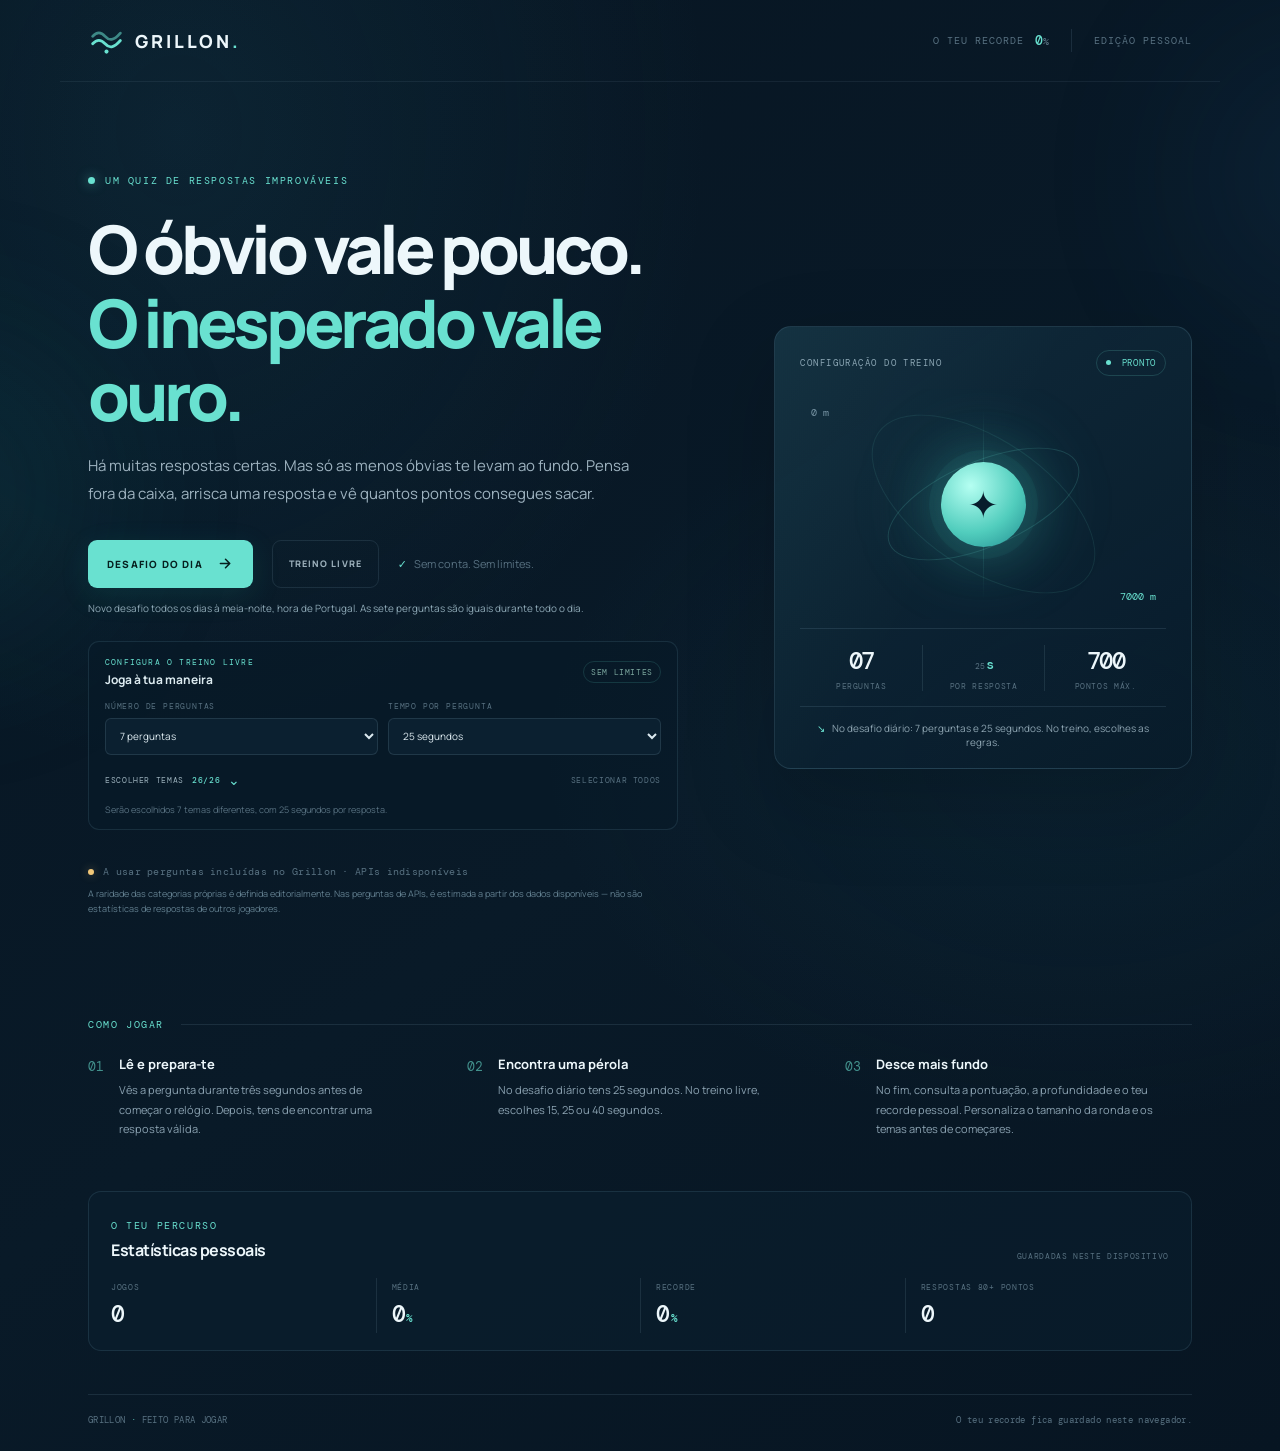
==== commit e9aa82a0: "Clarify daily and practice settings" ====
--- a/index.html
+++ b/index.html
@@ -57,7 +57,7 @@
           <p class="daily-status" id="daily-status">O desafio diário muda à meia-noite (hora de Portugal).</p>
           <section class="setup-panel" aria-label="Configuração do treino livre">
             <div class="setup-heading">
-              <div><span class="setup-kicker">PERSONALIZA A RONDA</span><strong>Joga à tua maneira</strong></div>
+              <div><span class="setup-kicker">CONFIGURA O TREINO LIVRE</span><strong>Joga à tua maneira</strong></div>
               <span class="setup-tag">SEM LIMITES</span>
             </div>
             <div class="setup-controls">
@@ -97,7 +97,7 @@
 
         <aside class="dive-card">
           <div class="dive-card-top">
-            <span class="card-kicker">A TUA MISSÃO</span>
+            <span class="card-kicker">CONFIGURAÇÃO DO TREINO</span>
             <span class="live-pill"><span></span> PRONTO</span>
           </div>
           <div class="dive-illustration" aria-hidden="true">
@@ -114,7 +114,7 @@
             <div><strong><span id="mission-time-count">25</span><span class="stat-unit">s</span></strong><span>POR RESPOSTA</span></div>
             <div><strong id="mission-max-score">700</strong><span>PONTOS MÁX.</span></div>
           </div>
-          <div class="card-footnote"><span class="footnote-icon">↘</span> Quanto mais rara a resposta, mais fundo mergulhas.</div>
+          <div class="card-footnote"><span class="footnote-icon">↘</span> No desafio diário: 7 perguntas e 25 segundos. No treino, escolhes as regras.</div>
         </aside>
       </div>
 
--- a/styles.css
+++ b/styles.css
@@ -447,3 +447,25 @@
   .custom-answer-controls select { flex: 1 1 100%; }
   .custom-answer-controls .button-submit { width: 100%; }
 }
+
+
+.rarity-disclaimer {
+  max-width: 590px;
+  margin: 9px 0 0;
+  color: #627f8f;
+  font-size: 9px;
+  line-height: 1.65;
+}
+.answer-sheet {
+  max-height: 220px;
+  overflow-y: auto;
+  padding: 2px 4px 4px 0;
+  scrollbar-width: thin;
+  scrollbar-color: rgba(105, 225, 208, .28) transparent;
+}
+.answer-sheet::-webkit-scrollbar { width: 5px; }
+.answer-sheet::-webkit-scrollbar-thumb { border-radius: 8px; background: rgba(105, 225, 208, .28); }
+@media (max-width: 650px) {
+  .rarity-disclaimer { font-size: 8px; }
+  .answer-sheet { max-height: 185px; }
+}
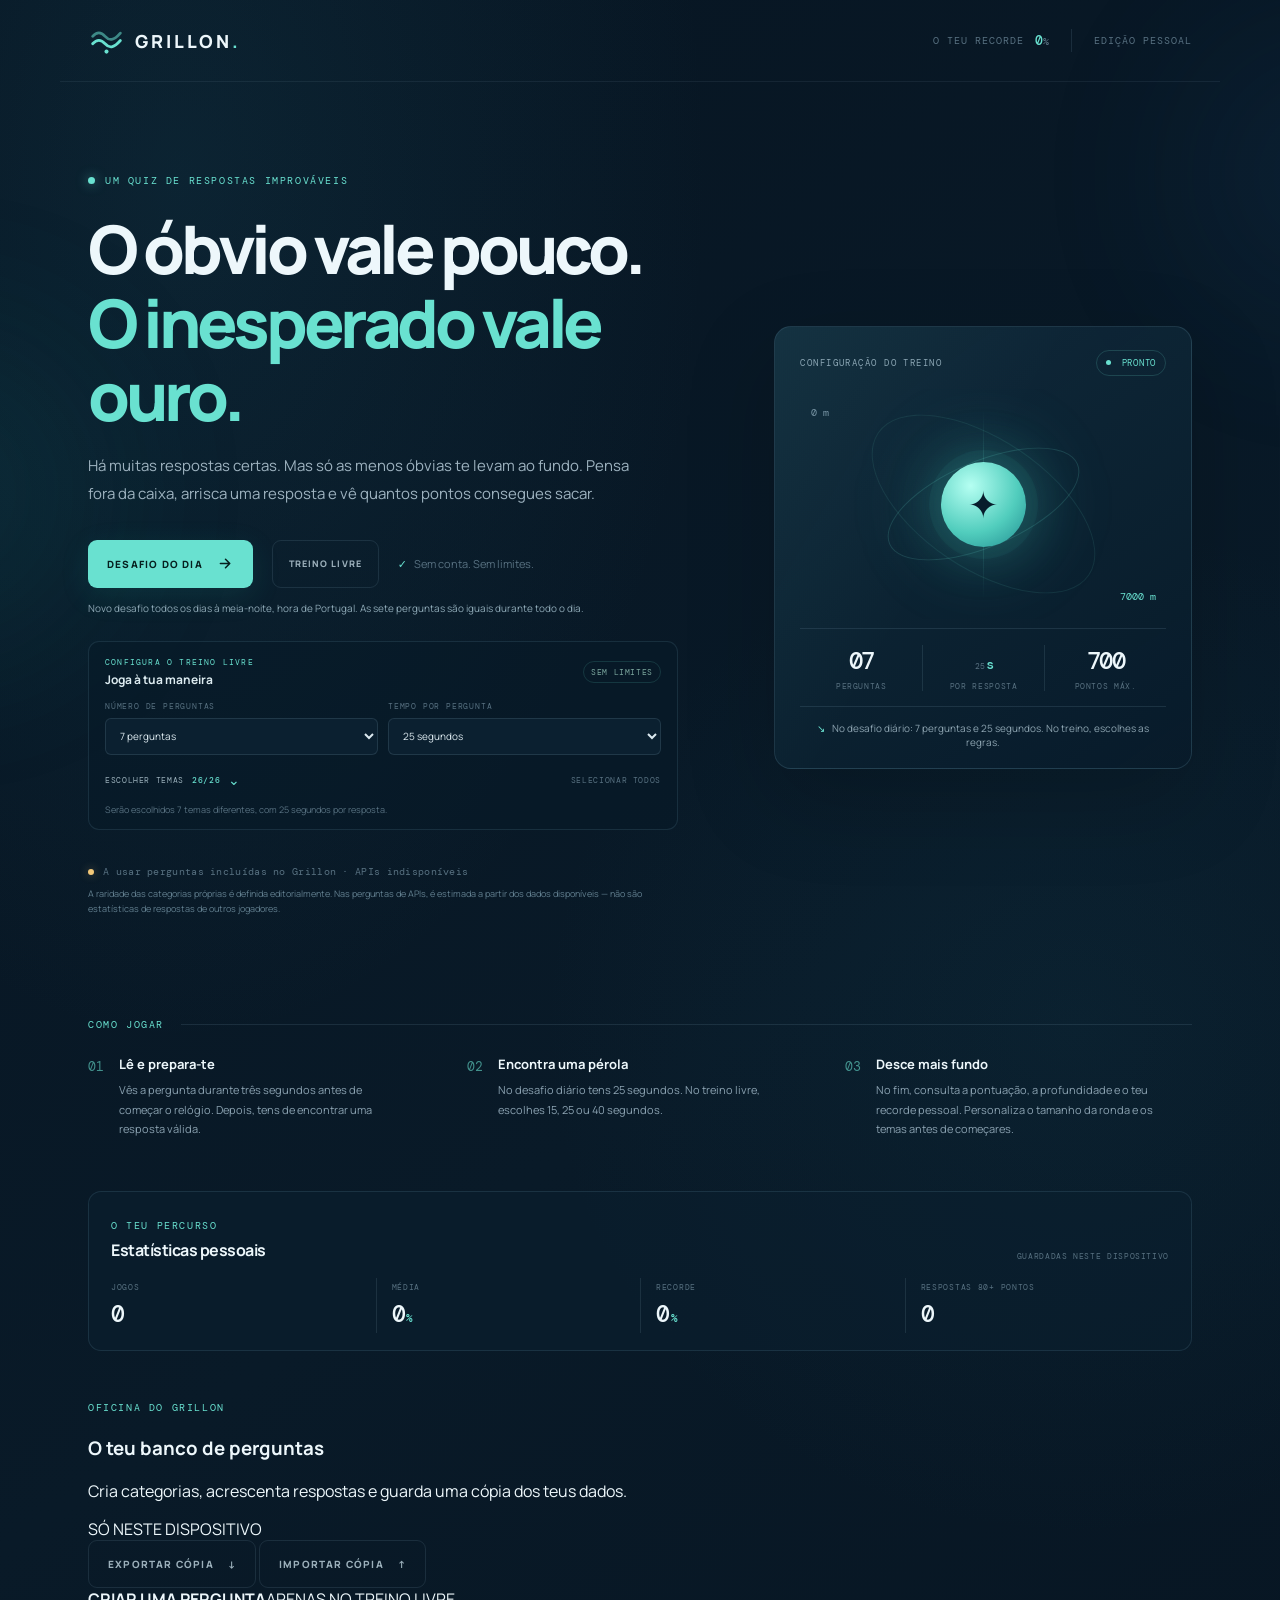
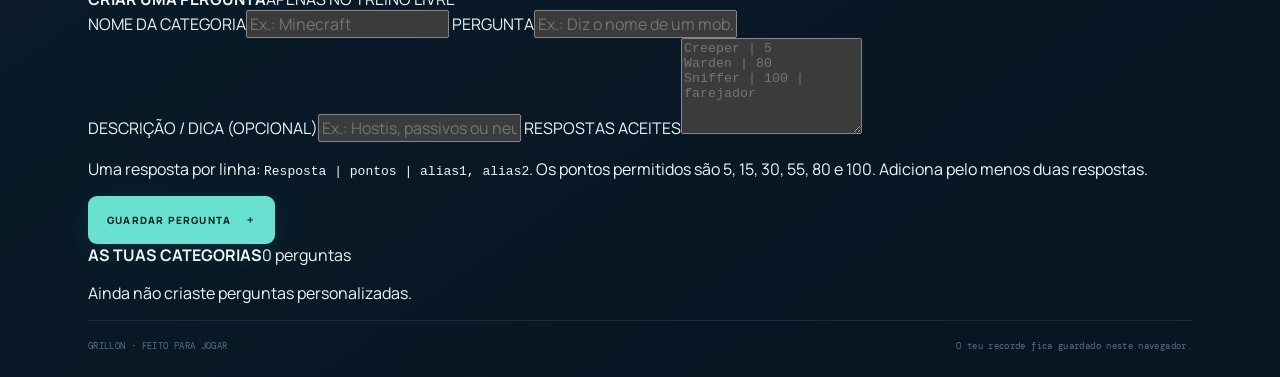
==== commit ea91a47a: "Add custom question editor and backup controls" ====
--- a/index.html
+++ b/index.html
@@ -148,6 +148,34 @@
           <div class="career-stat"><span>RESPOSTAS 80+ PONTOS</span><strong id="stat-rare">0</strong></div>
         </div>
       </section>
+
+      <section class="library-panel" aria-label="Editor de perguntas e cópias de segurança">
+        <div class="library-heading">
+          <div><span class="section-eyebrow">OFICINA DO GRILLON</span><h3>O teu banco de perguntas</h3><p>Cria categorias, acrescenta respostas e guarda uma cópia dos teus dados.</p></div>
+          <span class="library-private">SÓ NESTE DISPOSITIVO</span>
+        </div>
+        <div class="backup-actions">
+          <button class="button button-secondary" id="export-data-button" type="button">EXPORTAR CÓPIA <span aria-hidden="true">↓</span></button>
+          <button class="button button-secondary" id="import-data-button" type="button">IMPORTAR CÓPIA <span aria-hidden="true">↑</span></button>
+          <input id="import-data-file" type="file" accept="application/json,.json" hidden>
+        </div>
+        <form id="custom-question-form" class="question-editor" autocomplete="off">
+          <div class="editor-form-heading"><strong>CRIAR UMA PERGUNTA</strong><span>APENAS NO TREINO LIVRE</span></div>
+          <div class="editor-grid">
+            <label class="editor-field"><span>NOME DA CATEGORIA</span><input id="editor-category" type="text" maxlength="38" placeholder="Ex.: Minecraft" required></label>
+            <label class="editor-field"><span>PERGUNTA</span><input id="editor-title" type="text" maxlength="110" placeholder="Ex.: Diz o nome de um mob." required></label>
+          </div>
+          <label class="editor-field"><span>DESCRIÇÃO / DICA (OPCIONAL)</span><input id="editor-subtitle" type="text" maxlength="180" placeholder="Ex.: Hostis, passivos ou neutros."></label>
+          <label class="editor-field"><span>RESPOSTAS ACEITES</span><textarea id="editor-answers" rows="6" maxlength="7000" placeholder="Creeper | 5&#10;Warden | 80&#10;Sniffer | 100 | farejador" required></textarea></label>
+          <p class="editor-help">Uma resposta por linha: <code>Resposta | pontos | alias1, alias2</code>. Os pontos permitidos são 5, 15, 30, 55, 80 e 100. Adiciona pelo menos duas respostas.</p>
+          <div class="editor-submit-row"><button class="button button-primary" type="submit">GUARDAR PERGUNTA <span aria-hidden="true">＋</span></button><span id="editor-feedback" role="status" aria-live="polite"></span></div>
+        </form>
+        <div class="custom-question-list-wrap">
+          <div class="custom-list-heading"><strong>AS TUAS CATEGORIAS</strong><span id="custom-question-count">0 perguntas</span></div>
+          <div id="custom-question-list" class="custom-question-list"><p class="empty-library">Ainda não criaste perguntas personalizadas.</p></div>
+        </div>
+      </section>
+
       <footer class="home-footer">
         <span>GRILLON <span class="brand-dot">·</span> FEITO PARA JOGAR</span>
         <span>O teu recorde fica guardado neste navegador.</span>
@@ -198,6 +226,7 @@
                   <option value="100">Lendária · 100 pontos</option>
                 </select>
                 <button class="button button-submit" id="save-custom-answer" type="button">GUARDAR E VALIDAR</button>
+                <button class="button button-secondary" id="cancel-custom-answer" type="button">CANCELAR</button>
               </div>
             </div>
             <div class="answer-actions">
--- a/styles.css
+++ b/styles.css
@@ -403,6 +403,7 @@
   font-size: 10px;
 }
 .custom-answer-controls .button-submit { min-height: 36px; min-width: 140px; padding: 0 10px; font-size: 8px; }
+.custom-answer-controls .button-secondary { min-height: 36px; padding: 0 10px; font-size: 8px; }
 .add-answer-button { color: var(--gold); font-size: 8px; }
 .add-answer-button:hover { color: #ffe0a2; }
 .answer-sheet-toggle {
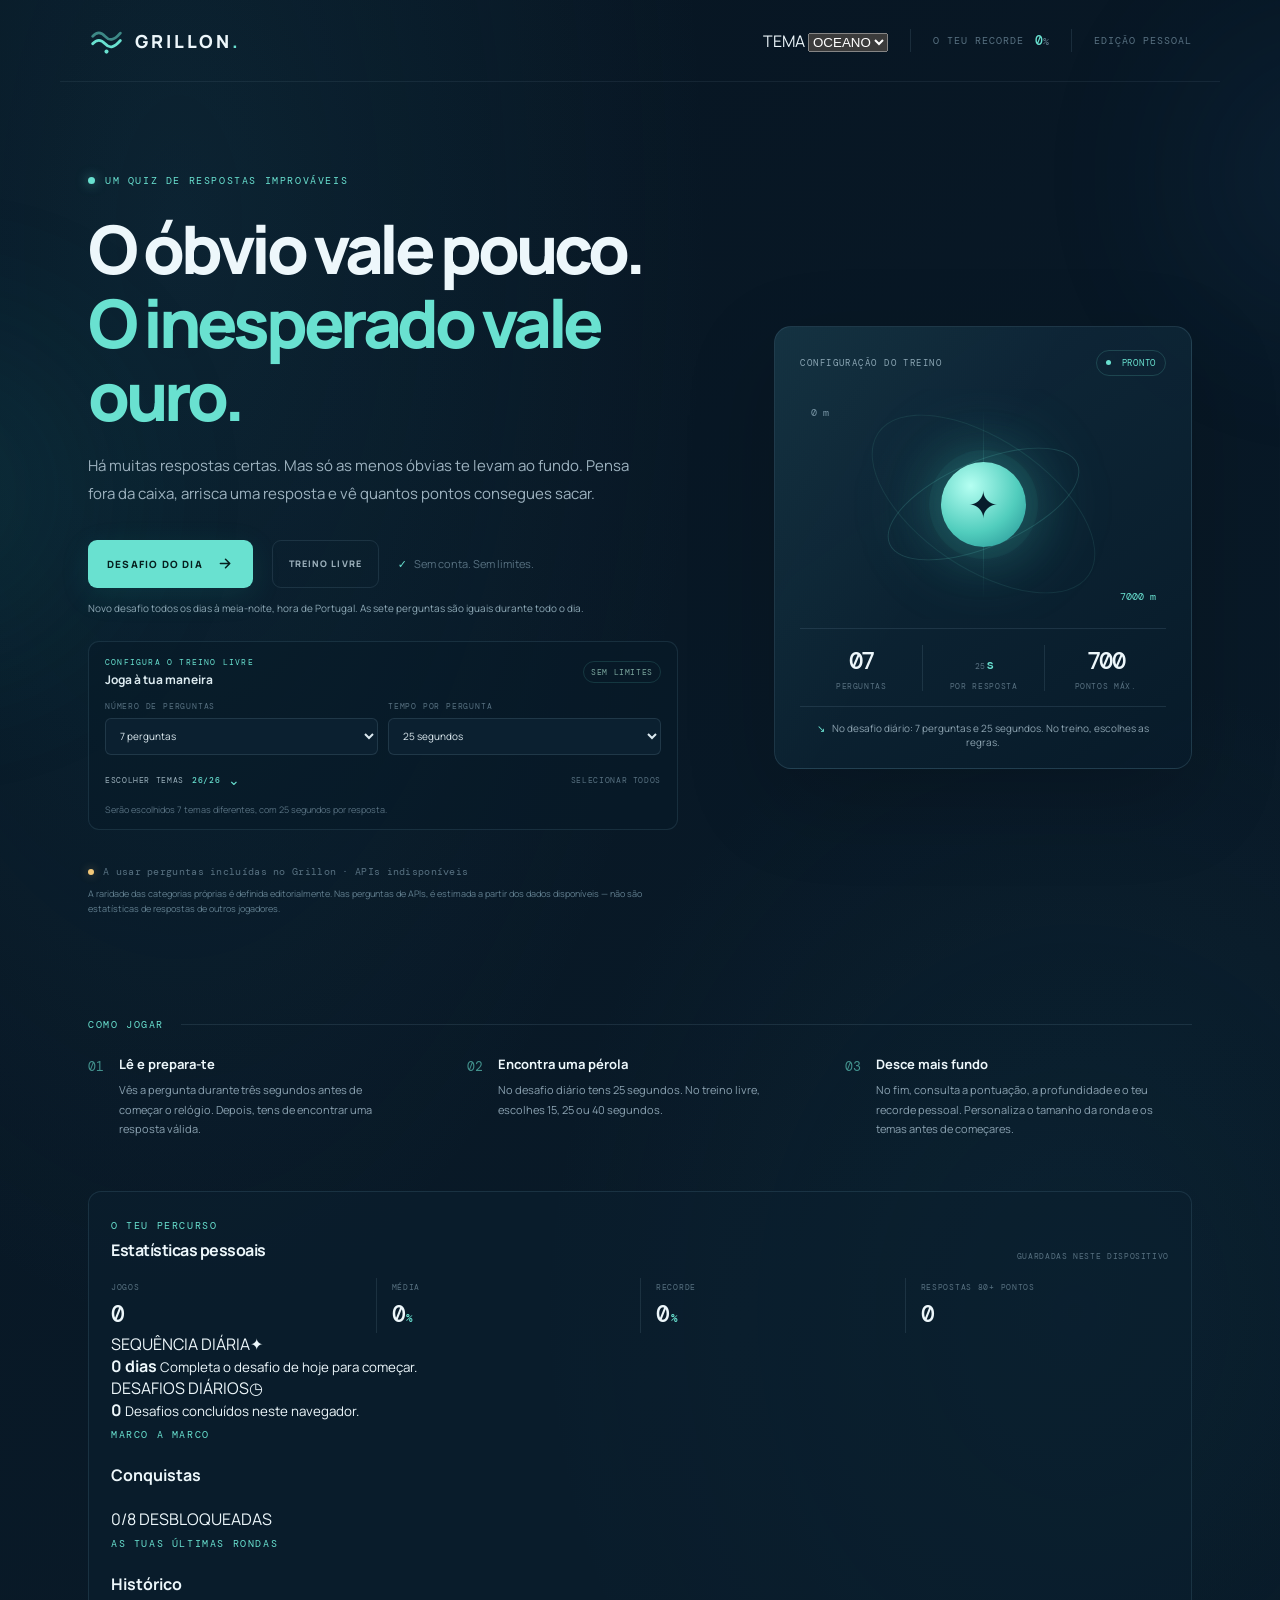
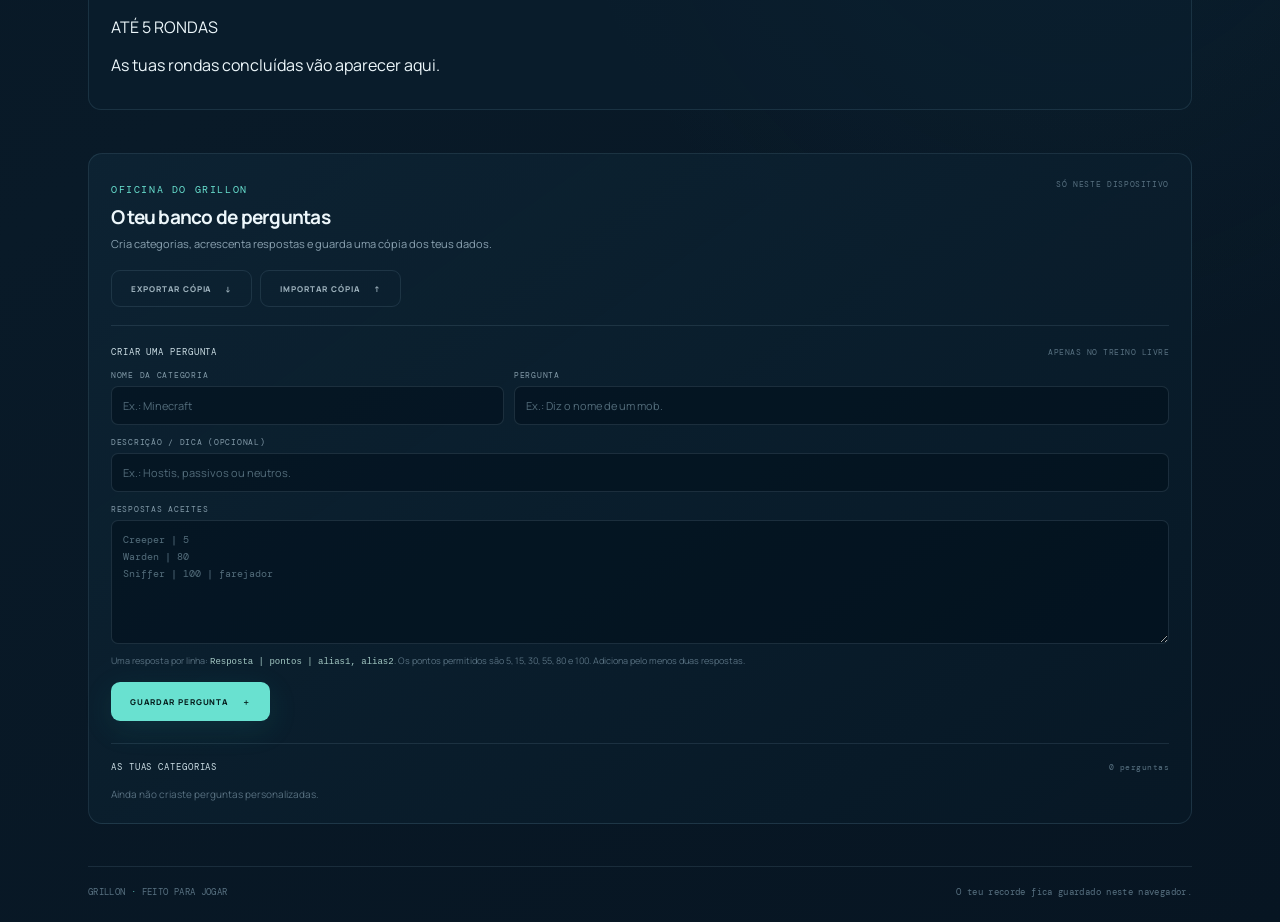
==== commit 4c9e26fb: "Add Grillon progression, achievements and theme controls" ====
--- a/index.html
+++ b/index.html
@@ -28,6 +28,15 @@
       <span class="brand-name">GRILLON<span class="brand-dot">.</span></span>
     </a>
     <div class="topbar-right">
+      <label class="theme-picker" for="theme-select">
+        <span>TEMA</span>
+        <select id="theme-select" aria-label="Escolher tema visual">
+          <option value="ocean">OCEANO</option>
+          <option value="abyss">ABISMO</option>
+          <option value="coral">CORAL</option>
+        </select>
+      </label>
+      <span class="topbar-divider theme-divider"></span>
       <div class="personal-best">
         <span class="best-label">O TEU RECORDE</span>
         <strong id="best-score">0<small>%</small></strong>
@@ -147,6 +156,37 @@
           <div class="career-stat"><span>RECORDE</span><strong id="stat-best">0<small>%</small></strong></div>
           <div class="career-stat"><span>RESPOSTAS 80+ PONTOS</span><strong id="stat-rare">0</strong></div>
         </div>
+
+        <div class="career-insights">
+          <article class="insight-card streak-insight">
+            <div class="insight-top"><span>SEQUÊNCIA DIÁRIA</span><span aria-hidden="true">✦</span></div>
+            <strong id="stat-daily-streak">0 dias</strong>
+            <small id="daily-streak-note">Completa o desafio de hoje para começar.</small>
+          </article>
+          <article class="insight-card">
+            <div class="insight-top"><span>DESAFIOS DIÁRIOS</span><span aria-hidden="true">◷</span></div>
+            <strong id="stat-daily-games">0</strong>
+            <small>Desafios concluídos neste navegador.</small>
+          </article>
+        </div>
+
+        <section class="achievement-section" aria-label="Conquistas">
+          <div class="progress-section-heading">
+            <div><span class="section-eyebrow">MARCO A MARCO</span><h4>Conquistas</h4></div>
+            <span id="achievement-progress">0/8 DESBLOQUEADAS</span>
+          </div>
+          <div class="achievement-grid" id="achievement-list"></div>
+        </section>
+
+        <section class="history-section" aria-label="Histórico de jogos">
+          <div class="progress-section-heading">
+            <div><span class="section-eyebrow">AS TUAS ÚLTIMAS RONDAS</span><h4>Histórico</h4></div>
+            <span>ATÉ 5 RONDAS</span>
+          </div>
+          <div class="history-list" id="game-history">
+            <p class="empty-history">As tuas rondas concluídas vão aparecer aqui.</p>
+          </div>
+        </section>
       </section>
 
       <section class="library-panel" aria-label="Editor de perguntas e cópias de segurança">
@@ -160,6 +200,7 @@
           <input id="import-data-file" type="file" accept="application/json,.json" hidden>
         </div>
         <form id="custom-question-form" class="question-editor" autocomplete="off">
+          <input id="editor-question-id" type="hidden">
           <div class="editor-form-heading"><strong>CRIAR UMA PERGUNTA</strong><span>APENAS NO TREINO LIVRE</span></div>
           <div class="editor-grid">
             <label class="editor-field"><span>NOME DA CATEGORIA</span><input id="editor-category" type="text" maxlength="38" placeholder="Ex.: Minecraft" required></label>
@@ -168,7 +209,7 @@
           <label class="editor-field"><span>DESCRIÇÃO / DICA (OPCIONAL)</span><input id="editor-subtitle" type="text" maxlength="180" placeholder="Ex.: Hostis, passivos ou neutros."></label>
           <label class="editor-field"><span>RESPOSTAS ACEITES</span><textarea id="editor-answers" rows="6" maxlength="7000" placeholder="Creeper | 5&#10;Warden | 80&#10;Sniffer | 100 | farejador" required></textarea></label>
           <p class="editor-help">Uma resposta por linha: <code>Resposta | pontos | alias1, alias2</code>. Os pontos permitidos são 5, 15, 30, 55, 80 e 100. Adiciona pelo menos duas respostas.</p>
-          <div class="editor-submit-row"><button class="button button-primary" type="submit">GUARDAR PERGUNTA <span aria-hidden="true">＋</span></button><span id="editor-feedback" role="status" aria-live="polite"></span></div>
+          <div class="editor-submit-row"><div class="editor-submit-buttons"><button class="button button-primary" id="editor-save-button" type="submit">GUARDAR PERGUNTA <span aria-hidden="true">＋</span></button><button class="button button-secondary" id="editor-cancel-button" type="button" hidden>SAIR DA EDIÇÃO</button></div><span id="editor-feedback" role="status" aria-live="polite"></span></div>
         </form>
         <div class="custom-question-list-wrap">
           <div class="custom-list-heading"><strong>AS TUAS CATEGORIAS</strong><span id="custom-question-count">0 perguntas</span></div>
--- a/styles.css
+++ b/styles.css
@@ -470,3 +470,70 @@
   .rarity-disclaimer { font-size: 8px; }
   .answer-sheet { max-height: 185px; }
 }
+
+
+/* Personal question workshop and portable backup */
+.library-panel {
+  margin: 0 0 42px;
+  padding: 22px;
+  border: 1px solid rgba(139, 190, 211, .14);
+  border-radius: 14px;
+  background: linear-gradient(145deg, rgba(14, 37, 53, .82), rgba(8, 25, 39, .75));
+}
+.library-heading { display: flex; align-items: start; justify-content: space-between; gap: 18px; }
+.library-heading h3 { margin: 6px 0 5px; font-size: 19px; letter-spacing: -.04em; }
+.library-heading p { max-width: 540px; margin: 0; color: var(--muted); font-size: 11px; line-height: 1.65; }
+.library-private { flex: 0 0 auto; color: var(--faint); font: 8px var(--mono); letter-spacing: .08em; padding-top: 3px; }
+.backup-actions { display: flex; gap: 8px; margin: 17px 0 20px; padding-bottom: 18px; border-bottom: 1px solid var(--line); }
+.backup-actions .button { min-height: 37px; font-size: 8px; }
+.question-editor { display: grid; gap: 12px; }
+.editor-form-heading, .custom-list-heading { display: flex; justify-content: space-between; align-items: center; gap: 12px; }
+.editor-form-heading strong, .custom-list-heading strong { color: #cbdde4; font: 9px var(--mono); letter-spacing: .1em; }
+.editor-form-heading span, .custom-list-heading span { color: var(--faint); font: 8px var(--mono); letter-spacing: .06em; }
+.editor-grid { display: grid; grid-template-columns: .75fr 1.25fr; gap: 10px; }
+.editor-field { display: flex; flex-direction: column; gap: 6px; min-width: 0; color: #829aa8; font: 8px var(--mono); letter-spacing: .09em; }
+.editor-field input, .editor-field textarea {
+  width: 100%; min-width: 0; border: 1px solid rgba(141, 177, 196, .17); border-radius: 7px;
+  outline: 0; background: rgba(3, 17, 28, .58); color: var(--text);
+  padding: 10px 11px; font: 11px var(--font); letter-spacing: 0;
+  transition: border-color .15s ease, box-shadow .15s ease;
+}
+.editor-field input { height: 39px; }
+.editor-field textarea { min-height: 120px; resize: vertical; font: 10px/1.7 var(--mono); }
+.editor-field input:focus, .editor-field textarea:focus { border-color: rgba(105, 225, 208, .55); box-shadow: 0 0 0 3px rgba(105, 225, 208, .06); }
+.editor-field input::placeholder, .editor-field textarea::placeholder { color: #536d7b; }
+.editor-help { margin: -2px 0 0; color: var(--faint); font-size: 9px; line-height: 1.65; }
+.editor-help code { color: #a3c8c3; font-size: 9px; }
+.editor-submit-row { display: flex; align-items: center; justify-content: space-between; gap: 12px; flex-wrap: wrap; }
+.editor-submit-buttons { display: flex; flex-wrap: wrap; gap: 8px; }
+.editor-submit-buttons .button { min-height: 39px; font-size: 8px; }
+#editor-feedback { color: var(--cyan); font-size: 10px; line-height: 1.5; }
+#editor-feedback.error { color: #edaa98; }
+#editor-feedback.success { color: #7bd6ba; }
+.custom-question-list-wrap { margin-top: 22px; padding-top: 17px; border-top: 1px solid var(--line); }
+.custom-list-heading { margin-bottom: 10px; }
+.custom-question-list { display: grid; gap: 7px; }
+.empty-library { margin: 4px 0 0; color: var(--faint); font-size: 10px; }
+.custom-question-item { display: flex; justify-content: space-between; align-items: center; gap: 15px; padding: 11px 12px; border: 1px solid rgba(141, 177, 196, .1); border-radius: 7px; background: rgba(3, 17, 28, .35); }
+.custom-question-summary { display: grid; min-width: 0; gap: 3px; }
+.custom-question-summary strong { color: var(--cyan); font-size: 10px; }
+.custom-question-summary span { color: #c3d3dc; font-size: 10px; overflow-wrap: anywhere; }
+.custom-question-summary small { color: var(--faint); font: 8px var(--mono); }
+.custom-question-actions { display: flex; flex: 0 0 auto; align-items: center; gap: 14px; }
+.custom-question-actions .text-button { font-size: 8px; }
+.danger-button { color: #ce9384; }
+.danger-button:hover { color: #ffb3a0; }
+@media (max-width: 650px) {
+  .library-panel { padding: 16px 13px; margin-bottom: 30px; }
+  .library-heading { flex-direction: column; gap: 7px; }
+  .library-private { padding: 0; }
+  .backup-actions { flex-wrap: wrap; }
+  .backup-actions .button { flex: 1 1 auto; }
+  .editor-grid { grid-template-columns: 1fr; }
+  .editor-submit-row { align-items: stretch; }
+  .editor-submit-buttons { width: 100%; }
+  .editor-submit-buttons .button { flex: 1 1 auto; }
+  #editor-feedback { flex: 1 1 100%; }
+  .custom-question-item { align-items: start; }
+  .custom-question-actions { flex-direction: column; align-items: end; gap: 8px; }
+}
